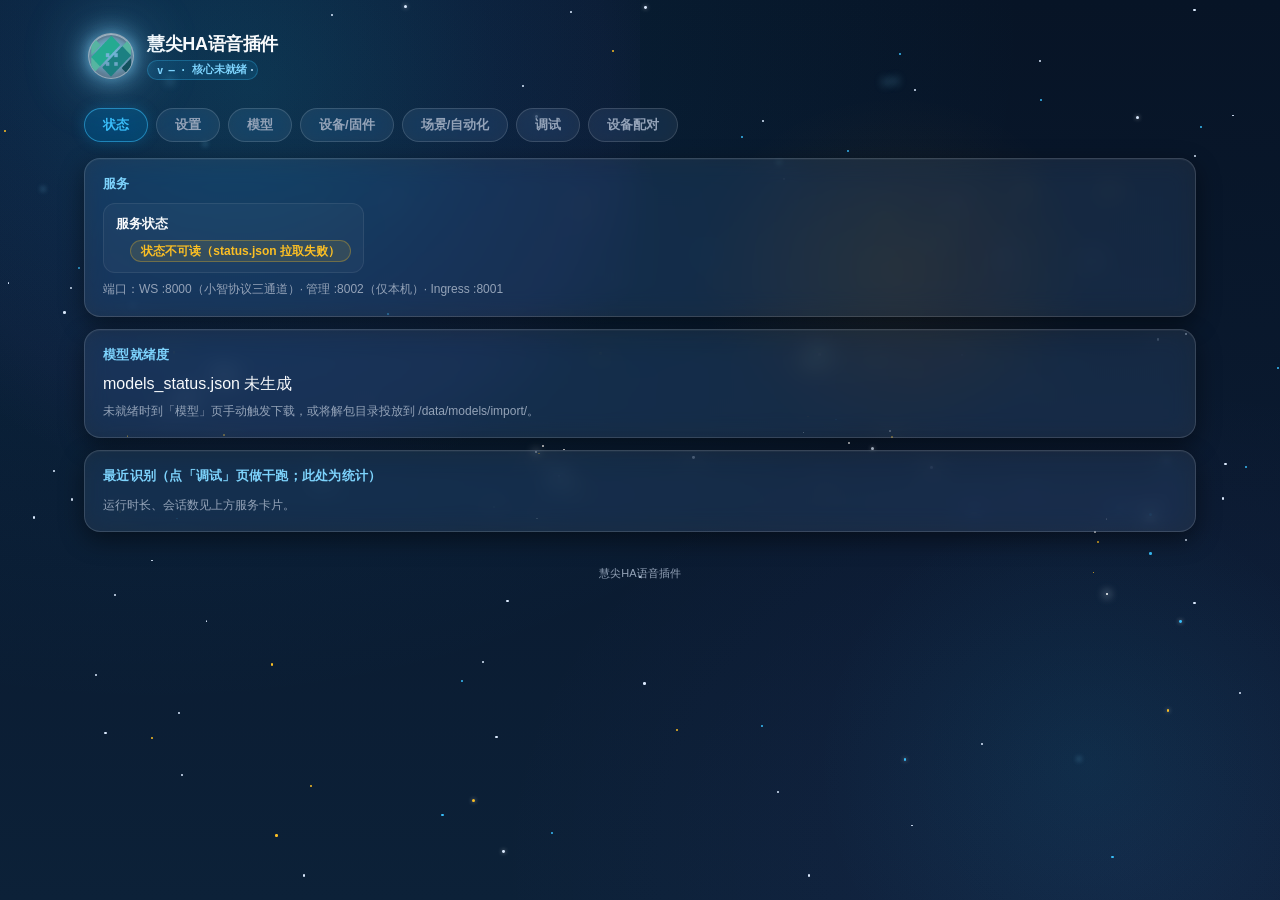
==== huijian_voice/www/index.html @ 2749dd44 "v1.1.29: 固件 v2.1.74（v3 板）同步登记 + 固件清单页日志收口 固件 v2.1.74 登记（板型 gujian-s3-aec-v3）： - bin 与固件仓 release 正文逐" ====
<!DOCTYPE html>
<!--
  慧尖HA语音插件 · 加载项管理页（「星辰大海」设计体系——与 LoRa 网关加载项同源：
  css/huijian.css 令牌与星野层 + js/starsky.js 固定种子星空 + css/voice.css 页面补充层）。
  离线 LAN 可用：全部本地相对路径资源，零 CDN。
  访问路径：HA 侧边栏 Ingress（Supervisor 代理，源 IP 在白名单内）或宿主 :8001。
  数据面全部走同域 /api/（nginx→127.0.0.1:8002 admin），前端零凭据。
  CURRENT_VERSION 与 config.yaml/CHANGELOG 一致性由 tests/test_release_consistency.py 钉桩；
  ?v= cache-bust 与该版本同步 bump（网关 v1.7.1 同款教训：不硬刷拿不到新 UI）。
-->
<html lang="zh-CN">
<head>
<meta charset="utf-8">
<meta name="viewport" content="width=device-width, initial-scale=1">
<!-- 定案②：主底色四处同步 #071426（ea92e36c 方案A「深蓝夜空」，母本 98ebc5b v1.4.15）；
     v1.0.42 的 #1d1750「过紫」与更早 #030712「过黑」均已作废，勿回潮 -->
<meta name="theme-color" content="#071426">
<title>慧尖HA语音插件</title>
<link rel="stylesheet" href="css/huijian.css?v=1.1.29">
<link rel="stylesheet" href="css/voice.css?v=1.1.29">
</head>
<body>
<!-- 「星辰大海」背景层（与网关加载项同一设计标准/同一固定种子＝同一片天）：
     z0 固定星空（氛围底/三团星云/星点/行星群由 css + starsky.js 生成，流星 7 颗），
     内容层 .page z1 悬浮玻璃。aria-hidden：纯装饰，不进辅助技术。 -->
<div class="star-bg" aria-hidden="true">
  <div class="nebula"></div>
  <div class="nebula3"></div>
  <div class="stars-far" id="starsFar"></div>
  <div class="stars-near" id="starsNear"></div>
  <div class="stars-cluster" id="clusters"></div>
  <div class="planets" id="planets"></div>
  <span class="meteor meteor-1"></span><span class="meteor meteor-2 m-blue"></span><span class="meteor meteor-3"></span><span class="meteor meteor-4 m-amber"></span><span class="meteor meteor-5 m-blue"></span><span class="meteor meteor-6"></span><span class="meteor meteor-7"></span>
</div>
<div class="page">
<header class="header">
  <div class="brand">
    <span class="brand-logo"><img src="img/logo.png" alt="慧尖 logo"></span>
    <div class="brand-text">
      <h1>慧尖HA语音插件</h1>
      <span class="ver">v<span id="ver">–</span> · <span id="haver">检测中</span></span>
    </div>
  </div>
</header>
<nav class="hj-nav">
  <button data-tab="status" class="on">状态</button>
  <button data-tab="settings">设置</button>
  <button data-tab="models">模型</button>
  <button data-tab="ota">设备/固件</button>
  <button data-tab="scenes">场景/自动化</button>
  <button data-tab="debug">调试</button>
  <button data-tab="pair">设备配对</button>
</nav>
<main>

<!-- ══ 状态 ══ -->
<section id="tab-status" class="on">
  <div class="card"><h3>服务</h3>
    <div class="grid" id="statusGrid">
      <div class="stat-row"><span class="stat-label">服务</span><span class="stat-val"><span class="pill warn">加载中…</span></span></div>
    </div>
    <div class="hint">端口：WS :8000（小智协议三通道）· 管理 :8002（仅本机）· Ingress :8001</div>
  </div>
  <div class="card"><h3>模型就绪度</h3><div id="modelPills" class="grid">–</div>
    <div class="hint">未就绪时到「模型」页手动触发下载，或将解包目录投放到 /data/models/import/。</div>
  </div>
  <div class="card"><h3>最近识别（点「调试」页做干跑；此处为统计）</h3>
    <div class="hint" id="rtip">运行时长、会话数见上方服务卡片。</div>
  </div>
</section>

<!-- ══ 设置 ══ -->
<section id="tab-settings">
  <div class="card"><h3>语音识别（STT）</h3>
    <div class="hj-row">
      <div><label class="hj-field">引擎</label>
        <select id="stt_provider">
          <option value="local_paraformer">本地 · 离线识别（默认，模型可选见下）</option>
          <option value="cloud">云端 · OpenAI 兼容 /audio/transcriptions</option>
        </select></div>
      <div id="sttLocalBox"><label class="hj-field">本地模型（离线引擎切换）</label>
        <select id="stt_local_model">
          <option value="sensevoice">SenseVoice-Small · 中英粤（默认，整句离线识别）</option>
          <option value="paraformer">Paraformer · 中英双语流式（逐字出字，纯中文场景对比档）</option>
          <option value="firered_ctc">FireRedASR2-CTC · 中英+20多种方言（离线整句，实测对比档，包 776MB）</option>
        </select></div>
    </div>
    <div id="sttCloudBox" style="display:none">
      <div class="hj-row"><div style="flex:1 1 100%"><label class="hj-field">平台预设（选完只需粘贴 API Key）</label><select id="stt_preset"></select></div></div>
      <div id="stt_preset_hint" class="hint" style="display:none"></div>
      <div class="hj-row">
        <div><label class="hj-field">Base URL</label><input id="stt_cloud_base" placeholder="https://api.example.com/v1"></div>
        <div><label class="hj-field">模型名</label><input id="stt_cloud_model" placeholder="whisper-1"></div>
      </div>
      <label class="hj-field">API Key（显示为 **** 即未变更；输入新值才覆盖）</label><input id="stt_cloud_key" type="password">
    </div>
    <div class="hint">默认引擎本地优先；云端失败自动回落本地（日志可见）。本地模型切换保存后自动生效（未装的模型自动下载，约 1 分钟内换绑，进行中的会话不受影响；进度见「模型」页）。</div>
  </div>

  <div class="card"><h3>语音合成（TTS）</h3>
    <div class="hj-row">
      <div><label class="hj-field">引擎</label>
        <select id="tts_provider">
          <option value="local_kokoro">本地 · Kokoro 多语（离线可用，音色可选）</option>
          <option value="local_matcha">本地 · Matcha 中英（单女声，最快档，离线可用）</option>
          <option value="local_melo">本地 · MeloTTS 中英（单女声，默认，离线可用）</option>
          <option value="cloud">云端 · OpenAI 兼容 /audio/speech</option>
        </select></div>
      <div><label class="hj-field">音色（本地）</label><select id="tts_sid"></select>
        <span class="hint" id="tts_single_hint" style="display:none"></span></div>
      <div style="flex:0 1 140px"><label class="hj-field">语速 0.6–2.0</label><input id="tts_speed" type="number" step="0.05" min="0.6" max="2"></div>
    </div>
    <div class="hj-row" style="align-items:flex-end" id="tv_row">
      <div style="flex:1 1 240px"><label class="hj-field">自定义音色上传（单路 .bin，尺寸自动校验；v1.1 RAW 音色库直接可用）</label><input id="tv_file" type="file" accept=".bin"></div>
      <div style="flex:0 0 auto"><button type="button" class="act gray" id="tv_upload">上传</button></div>
      <div style="flex:0 0 auto"><button type="button" class="act gray" id="tv_scan">重扫生效</button></div>
      <div style="flex:1 1 100%"><span class="hint" id="tv_panel"></span></div>
    </div>
    <div id="ttsCloudBox" style="display:none">
      <div class="hj-row"><div style="flex:1 1 100%"><label class="hj-field">平台预设（选完只需粘贴 API Key）</label><select id="tts_preset"></select></div></div>
      <div id="tts_preset_hint" class="hint" style="display:none"></div>
      <div class="hj-row">
        <div><label class="hj-field">Base URL</label><input id="tts_cloud_base"></div>
        <div><label class="hj-field">模型名</label><input id="tts_cloud_model" placeholder="tts-1"></div>
        <div><label class="hj-field">音色名</label><input id="tts_cloud_voice" placeholder="可选（如 anna；留空=平台默认嗓）"></div>
      </div>
      <div class="hint">音色归属：本地=本页所选音色；云=云端+此音色名（留空用平台默认，部分平台默认是英文男声）；云失败回落本地时用**本地默认音色 sid28（zf_044 女声）**（会换嗓，日志逐句点名引擎）</div>
      <label class="hj-field">API Key</label><input id="tts_cloud_key" type="password">
    </div>
  </div>

  <div class="card"><h3>理解与执行（NLU）</h3>
    <div class="hj-row">
      <div><label><input id="nlu_enabled" type="checkbox" style="width:auto"> 启用本地理解（正则+分类器+查询族+场景/自动化本地承接；关掉后只剩大模型兜底）</label></div>
      <div><label><input id="nlu_textcnn" type="checkbox" style="width:auto"> 启用 TextCNN 意图分类（T1）</label></div>
      <div><label><input id="nlu_query" type="checkbox" style="width:auto"> 启用本地查询（时间/温度/状态）</label></div>
    </div>
    <div id="nluOffWarn" class="hint" style="display:none;color:#c0392b">
      ⚠ 本地理解已关闭：语音场景触发词、场景/自动化本地建・改・删、本地查询、音乐带全部停止工作，
      所有话都改由大模型处理；大模型也没启用时，助手只会回一句固定兜底。
    </div>
    <div class="hj-row">
      <div><label><input id="nlu_creation" type="checkbox" style="width:auto"> 场景/自动化本地承接（说「当我说X就Y」零大模型可用；关掉后只能靠大模型创建）</label></div>
    </div>
    <div class="hj-row">
      <div><label><input id="dlg_context" type="checkbox" style="width:auto"> 上下文继承（"把它打开"跟随上一轮目标）</label></div>
      <div><label><input id="dlg_chain" type="checkbox" style="width:auto"> 复合句链发（"开灯再关窗帘"分步执行）</label></div>
      <div><label><input id="dlg_confirm" type="checkbox" style="width:auto"> 风险确认（解锁/删场景先问再办）</label></div>
    </div>
    <label class="hj-field">自定义纠错词条（JSON，一行一组；在内置 61 条之上叠加）</label>
    <textarea id="nlu_corr" placeholder='{"西顶灯": "吸顶灯"}'></textarea>
    <label class="hj-field">卫星→区域映射（JSON；"开灯"类无目标句落在说话卫星所在区域。例：{"192.168.1.31": "卧室"}）</label>
    <textarea id="sat_areas" placeholder='{"192.168.1.31": "卧室"}'></textarea>
  </div>

  <div class="card"><h3>音乐（语音点歌 · 过渡带）</h3>
    <div class="hj-row" style="align-items:flex-end">
      <div style="flex:1 1 240px"><label class="hj-field">播放端点（自动取自 HA 的 media_player 实体列表；需先安装 Music Assistant 加载项并把本地曲库/电台挂进它，由其托管该播放器；说"播放周杰伦/暂停/下一首/停止播放/现在放的是什么歌"即达。留空=点歌只回配置指引，不抢闲聊）</label><select id="music_player"></select></div>
      <div style="flex:0 0 auto"><button type="button" class="act gray" id="mp_refresh">刷新列表</button></div>
      <div style="flex:1 1 100%"><span class="hint" id="mp_panel"></span></div>
    </div>
    <div class="hj-row"><div style="flex:1 1 100%"><label class="hj-field">区域→播放端点映射（"在客厅放音乐/用卧室的音箱播放周杰伦"按此选端点，未映射区域自动回退默认端点并如实播报。区域名可用 HA 区域联想，也可手填）</label>
      <div id="music_areas_box"></div>
      <button type="button" class="act gray" id="ma_add" style="margin-top:6px">＋ 添加区域映射</button></div></div>
    <datalist id="mp_areas_dl"></datalist>
    <div class="hj-row"><div><label><input id="music_wait" type="checkbox" style="width:auto"> 点歌后提示"可能要等一小会儿"（慧尖卫星整曲下载形态的首音预期管理；第三方秒开音箱可关）</label></div></div>
  </div>

  <div class="card"><h3>大模型兜底（LLM，默认关闭）</h3>
    <div class="hj-row">
      <div><label><input id="llm_enabled" type="checkbox" style="width:auto"> 启用（只做兜底：本地理解命中就不经过大模型；场景/自动化本地句无需大模型）</label></div>
      <div><label><input id="llm_stream" type="checkbox" style="width:auto"> 流式回答（SSE 逐句播报；平台不支持自动整包回退）</label></div>
    </div>
    <div class="hj-row">
      <div><label><input id="llm_scene_write" type="checkbox" style="width:auto"> 允许大模型创建/删除语音场景（本地句零大模型已覆盖，默认开）</label></div>
      <div><label><input id="llm_auto_write" type="checkbox" style="width:auto"> 允许大模型创建/修改/删除语音自动化（默认关，建议留给本地句式）</label></div>
    </div>
    <div class="hj-row"><div style="flex:1 1 100%"><label class="hj-field">平台预设（选完只需粘贴 API Key）</label><select id="llm_preset"></select></div></div>
    <div id="llm_preset_hint" class="hint" style="display:none"></div>
    <div class="hj-row">
      <div><label class="hj-field">Base URL（OpenAI 兼容）</label><input id="llm_base" placeholder="https://…/v1"></div>
      <div><label class="hj-field">模型</label><input id="llm_model" placeholder="qwen-plus / gpt-4o-mini …"></div>
      <div><label class="hj-field">API Key</label><input id="llm_key" type="password"></div>
    </div>
    <div class="hint">启用后可通过受控工具面下发设备指令（场景/自动化写默认禁）。</div>
  </div>

  <div class="card"><h3>安全与省电</h3>
    <div class="hj-row">
      <div><label><input id="req_token" type="checkbox" style="width:auto"> 设备连接强制校验 token（默认关=局域网免配直连）</label></div>
      <div style="flex:0 1 180px"><label class="hj-field">空闲 N 分钟卸载模型（0=常驻）</label><input id="unload" type="number" min="0"></div>
    </div>
    <label class="hj-field">兜底话术（未理解时播报）</label><input id="fallback">
    <div class="hint" style="margin-top:10px">
      <button class="act" id="saveBtn">保存设置</button>
      <span id="saveMsg" class="mut"></span>
    </div>
  </div>
</section>

<!-- ══ 模型 ══ -->
<section id="tab-models">
  <div class="card"><h3>模型包</h3>
    <table id="modelTable"><thead><tr><th>模型</th><th>状态</th><th>大小/进度</th><th></th></tr></thead><tbody></tbody></table>
    <div class="hint">下载中断可直接点重试（断点校验 sha256）。手动投放：把<b>解包后</b>的模型目录放到
      加载项 /data/models/import/&lt;顶层目录名&gt;/（如 sherpa-onnx-streaming-paraformer-bilingual-zh-en/），重启即可识别，零网络。</div>
  </div>
  <div class="card"><h3>热操作</h3>
    <button class="act gray" id="reloadBtn">释放/重载模型（改配置后想立即生效可点）</button>
    <span id="reloadMsg" class="mut"></span>
  </div>
</section>

<!-- ══ 设备/固件（OTA 方案 Phase 2：台账+固件仓+近场链接兜底，2026-09-23）══ -->
<section id="tab-ota">
  <div class="card"><h3>卫星台账</h3>
    <table id="otaDevTable"><thead><tr><th>设备</th><th>区域</th><th>在线</th><th>固件版本</th><th></th><th>连续对话</th><th></th></tr></thead><tbody></tbody></table>
    <div id="otaDevNote" class="hint"></div>
    <div class="hint">版本由设备入驻（小程序配网/CMD20）时自动上报；HA 重启后等设备重报，「未上报」属正常态。
      「远程可用」徽标=该设备已暴露 OTA 接收口（固件 ≥v2.1.36 起支持）；现网固件为「近场链接」形态。</div>
  </div>
  <div class="card"><h3>固件仓 <span id="fwLatest" class="mut"></span></h3>
    <table id="fwTable"><thead><tr><th>版本</th><th>来源</th><th>在盘</th><th>大小/哈希</th><th></th></tr></thead><tbody></tbody></table>
    <div id="fwHint" class="hint"></div>
  </div>
  <div class="card"><h3>发放结果</h3>
    <div id="otaOut" class="hint">点设备行「发放」生成一次性近场下发链接（10 分钟、单次消费），复制到小程序代发；设备支持远程后此按钮自动变「远程下发」。</div>
  </div>
</section>

<!-- ══ 场景（语音场景与自动化·独立页）══ -->
<section id="tab-scenes">
  <div class="card"><h3>语音场景（来自慧尖 AI 集成）</h3>
    <div id="sceneList" class="hint">–</div>
    <div id="sceneMsg" class="hint"></div>
    <button class="act gray" id="sceneBtn">刷新</button>
    <div class="hint">说「当我说晚安，就关闭客厅灯」创建；测试/改名/删除在下方操作列，改动作说「把场景晚安改成……」。</div>
  </div>
  <div class="card"><h3>自动化（语音创建 + HA 核心，双引擎合并）</h3>
    <table><thead><tr><th>触发条件 / 别名</th><th>状态</th><th>最近触发</th><th>执行动作 / 说明</th><th>操作</th></tr></thead><tbody id="autoBody"></tbody></table>
    <div id="autoMsg" class="hint"></div>
    <button class="act gray" id="autoBtn">刷新</button>
    <div class="hint">「语音引擎」= 说「当客厅温度超过28度就打开空调」这类话创建的自动化（测试/删除/改阈值就在操作列）；「无实体」多为 YAML 定义未重载。</div>
  </div>
  <div class="card"><details class="help-collapse">
    <summary>场景和自动化怎么使用 <span class="mut">（点此展开 / 收起）</span></summary>
    <div class="hint" style="line-height:2.0">
      <b>① 语音场景——一句话当开关</b>：对语音助手说「<b>当我说晚安，就关闭客厅灯</b>」；
      创建成功后，任何时候说「晚安」就执行。一条场景最多带 3 个动作：
      「当我说我回来了，就打开玄关灯并打开客厅窗帘」；
      动作直接连着说也行（不用带"并/然后"）：「…就打开玄关灯关闭客厅窗帘」。<br>
      <b>② 语音自动化——条件到了自动执行</b>，三种条件：<br>
      　数值阈值：「当客厅温度超过28度，就打开空调」（也认中文数字与小数：「超过二十六点五度」）<br>
      　人体感应：「当书房检测到有人，就开灯」「客厅没人就把灯关了」<br>
      　每日定时：「每天早上7点帮我打开客厅窗帘」「每天晚上10点半关闭卧室灯」<br>
      <b>③ 即刻生效</b>：创建成功的播报里会复述触发词和条件，说完马上就能用，无需刷新。<br>
      <b>④ 只保存听得懂的</b>：句子里任一动作不明确，会当场取消并示范正确说法——
      不会保存半知半解的设置。撤销：场景说「删除场景晚安」，自动化说「删除自动化1」；说了「有哪些自动化」
      之后紧接一句「删第2条」即删清单第 2 项；也可用上方操作列删除。<br>
      <b>⑤ 可创建的动作范围</b>：设备开关、窗帘/窗户开合、亮度/色温/风量/开合度调节、
      空调与风扇模式（睡眠/节能/舒适/静音/强力/标准等）。<br>
      <b>⑥ 改与测，全在本页</b>：场景——操作列可<b>测试执行</b>、<b>改名</b>、<b>删除</b>，
      换动作说「把场景晚安改成关闭所有灯」；自动化——操作列可<b>测试执行</b>、<b>删除</b>、
      数值条件<b>改阈值</b>；要改触发条件本身，删掉再说一句新的（语音/web 均可）。
    </div>
    </details>
  </div>
</section>

<!-- ══ 调试 ══ -->
<section id="tab-debug">
  <div class="card"><h3>NLU 理解漏斗（v1.0.63 · 本进程累计，重启清零）</h3>
    <div id="funnelBox" class="hint">点「刷新」拉取 /api/telemetry。兜底/LLM 档占比偏高＝语料缺口信号（回流语料在 nlu_mining.jsonl，只存本机）。</div>
    <div class="hj-row"><div style="flex:0 1 120px"><button class="act" id="funnelBtn">刷新</button></div>
      <div id="funnelMeta" class="hint" style="flex:1"></div></div>
  </div>
  <div class="card"><h3>一句话理解（干跑不执行；勾选后可真执行）</h3>
    <div class="hj-row">
      <div style="flex:3"><label class="hj-field">输入语句</label><input id="dbgText" placeholder="打开客厅的灯"></div>
      <div style="flex:0 1 150px"><label><input id="dbgExec" type="checkbox" style="width:auto"> 真执行</label></div>
      <div style="flex:0 1 120px"><button class="act" id="dbgBtn">测试</button></div>
    </div>
    <pre id="dbgOut" class="hj-term">—</pre>
  </div>
  <div class="card"><h3>TTS 试听</h3>
    <div class="hj-row">
      <div style="flex:3"><input id="ttsText" value="好的，客厅的灯打开了。" placeholder="要合成的句子"></div>
      <div style="flex:0 1 120px"><button class="act" id="ttsBtn">合成</button></div>
    </div>
    <div id="ttsPlayer" style="margin-top:8px"></div>
  </div>
</section>

<!-- ══ 配对 ══ -->
<section id="tab-pair">
  <div class="card"><h3>设备端点（填到固件/小程序的同名三项）</h3>
    <table><tbody id="epTable"></tbody></table>
    <div class="hint">token 仅在本页与 /api/endpoints 出现（管理面白名单来源限定）。若开启了强制校验，
      设备上的地址必须是<b>整串带 token</b> 复制。</div>
    <p style="margin-top:10px">
      <button class="act red" id="regenBtn">重置 token</button>
      <span class="mut"> 重置后所有设备需重新配对。</span>
    </p>
  </div>
  <div class="card"><h3>huijian_ai 集成</h3>
    <div id="intBox" class="hint">状态由加载项启动日志与 HA 集成页对照：安装/升级后需重启 HA Core 首次加载。</div>
    <div class="hint">固件端（matter-broker 卫星）与小程序把「服务器地址」指向 <code>ws://&lt;本机IP&gt;:8000/xiaozhi/v1/…</code> 即可；局域网免 token 模式下无需粘贴 token。</div>
  </div>
</section>

</main>
<footer class="footer"><p>慧尖HA语音插件 <span id="footerVer"></span></p></footer>
</div><!-- /.page -->
<div id="toast"></div>

<script>
"use strict";
const CURRENT_VERSION = "1.1.29";           // 与 config.yaml 一致（钉桩测试）；?v= cache-bust 与本行同步 bump
// 音色表 = kokoro-multi-lang-v1_1 官方 103 sid 全表（k2-fsa docs sid 表实证；
// 标注=对用户上传试听样本的 CAM++ 声纹溯源榜：v1_1 不含晓晓/云扬，
// sid18=zf_026 女声最似晓晓(0.454 全场最近)，sid81=zm_055 最似云扬）
const VOICES = [
  [0,"af_maple（英文）"],[1,"af_sol（英文）"],[2,"bf_vale（英文）"],[3,"zf_001 · 女声"],
  [4,"zf_002 · 女声"],[5,"zf_003 · 女声"],[6,"zf_004 · 女声"],[7,"zf_005 · 女声"],
  [8,"zf_006 · 女声"],[9,"zf_007 · 女声"],[10,"zf_008 · 女声"],[11,"zf_017 · 女声"],
  [12,"zf_018 · 女声"],[13,"zf_019 · 女声"],[14,"zf_021 · 女声"],[15,"zf_022 · 女声"],
  [16,"zf_023 · 女声"],[17,"zf_024 · 女声"],[18,"zf_026 · 女声（最似晓晓）"],[19,"zf_027 · 女声"],
  [20,"zf_028 · 女声"],[21,"zf_032 · 女声"],[22,"zf_036 · 女声"],[23,"zf_038 · 女声"],
  [24,"zf_039 · 女声"],[25,"zf_040 · 女声"],[26,"zf_042 · 女声"],[27,"zf_043 · 女声"],
  [28,"zf_044 · 女声（默认）"],[29,"zf_046 · 女声"],[30,"zf_047 · 女声"],[31,"zf_048 · 女声"],
  [32,"zf_049 · 女声"],[33,"zf_051 · 女声"],[34,"zf_059 · 女声"],[35,"zf_060 · 女声"],
  [36,"zf_067 · 女声"],[37,"zf_070 · 女声"],[38,"zf_071 · 女声"],[39,"zf_072 · 女声"],
  [40,"zf_073 · 女声"],[41,"zf_074 · 女声"],[42,"zf_075 · 女声"],[43,"zf_076 · 女声"],
  [44,"zf_077 · 女声"],[45,"zf_078 · 女声"],[46,"zf_079 · 女声"],[47,"zf_083 · 女声"],
  [48,"zf_084 · 女声"],[49,"zf_085 · 女声"],[50,"zf_086 · 女声"],[51,"zf_087 · 女声"],
  [52,"zf_088 · 女声"],[53,"zf_090 · 女声"],[54,"zf_092 · 女声"],[55,"zf_093 · 女声"],
  [56,"zf_094 · 女声"],[57,"zf_099 · 女声"],[58,"zm_009 · 男声"],[59,"zm_010 · 男声"],
  [60,"zm_011 · 男声"],[61,"zm_012 · 男声"],[62,"zm_013 · 男声"],[63,"zm_014 · 男声"],
  [64,"zm_015 · 男声"],[65,"zm_016 · 男声"],[66,"zm_020 · 男声"],[67,"zm_025 · 男声"],
  [68,"zm_029 · 男声"],[69,"zm_030 · 男声"],[70,"zm_031 · 男声"],[71,"zm_033 · 男声"],
  [72,"zm_034 · 男声"],[73,"zm_035 · 男声"],[74,"zm_037 · 男声"],[75,"zm_041 · 男声"],
  [76,"zm_045 · 男声"],[77,"zm_050 · 男声"],[78,"zm_052 · 男声"],[79,"zm_053 · 男声"],
  [80,"zm_054 · 男声"],[81,"zm_055 · 男声（最似云扬）"],[82,"zm_056 · 男声"],[83,"zm_057 · 男声"],
  [84,"zm_058 · 男声"],[85,"zm_061 · 男声"],[86,"zm_062 · 男声"],[87,"zm_063 · 男声"],
  [88,"zm_064 · 男声"],[89,"zm_065 · 男声"],[90,"zm_066 · 男声"],[91,"zm_068 · 男声"],
  [92,"zm_069 · 男声"],[93,"zm_080 · 男声"],[94,"zm_081 · 男声"],[95,"zm_082 · 男声"],
  [96,"zm_089 · 男声"],[97,"zm_091 · 男声"],[98,"zm_095 · 男声"],[99,"zm_096 · 男声"],
  [100,"zm_097 · 男声"],[101,"zm_098 · 男声"],[102,"zm_100 · 男声"]
];
/* 音色表随引擎档重建（2026-09-22）——每档只列该引擎**真有**的嗓：
   Matcha/Melo 台架实测 num_speakers=1 且包内无 voices.bin（自定义音色的追加
   载体在 Kokoro 包里），故各只有 1 项；云档实际发声=失败回落本地固定嗓，
   tts.sid 在云档完全不参与（core/tts.py:1323），故只列该固定嗓。 */
const KOKORO_DEFAULT_SID = 28;   // = 后端 _DEFAULT_SID（core/tts.py:183，zf_044）
const VOICE_TABLES = {
  local_kokoro: VOICES,
  local_matcha: [[0, "内置女声（Matcha zh-en · 该档唯一）"]],
  local_melo:   [[0, "内置女声（MeloTTS zh-en · 该档唯一）"]],
  cloud:        [[KOKORO_DEFAULT_SID, "云失败回落嗓：Kokoro zf_044 女声（固定，不可选）"]],
};
const VOICE_HINTS = {
  local_matcha: "本档为引擎内置单女声（唯一音色，不可更换）；自定义音色仅 Kokoro 档可用。",
  local_melo:   "本档为引擎内置单女声（唯一音色，不可更换）；自定义音色仅 Kokoro 档可用。",
  cloud:        "云档音色以「音色名」为准；本表仅为云失败/钉扎回落时的固定本地嗓，不可选。",
};
const TTS_SID_OWNER = "local_kokoro";   // tts.sid 的写权只属 Kokoro 档：单音色/云档保存时不提交
let _kokoroSid = null;                  // Kokoro 档记住的选择（切档再切回不丢，含自定义音色主名）
const MODEL_NAMES = {asr_sensevoice_small:"STT · SenseVoice-Small 中英粤", asr_paraformer_bilingual:"STT · Paraformer 中英双语流式", asr_firered_ctc:"STT · FireRedASR2-CTC 中英+方言", tts_kokoro_multilang:"TTS · Kokoro 多语包"};
const $ = s => document.querySelector(s);
/* Ingress 适配（网关同款实证）：页面挂在 /api/hassio_ingress/<token>/ 下，
   根绝对路径 fetch 会打到 HA Core。由 location.pathname 推导前缀；
   直连 :8001（pathname="/"或"/index.html"）时退化为 "/"，同样正确。 */
const INGRESS_BASE = window.location.pathname.replace(/\/[^/]*$/, '/');
const U = p => INGRESS_BASE + String(p).replace(/^\//, '');
const toast = m => { const t=$("#toast"); t.textContent=m; t.classList.add("show"); setTimeout(()=>t.classList.remove("show"),2600); };
async function api(path, opt) {
  const r = await fetch(U(path), opt);
  const j = await r.json().catch(()=>({message:"响应解析失败"}));
  if (!r.ok) throw new Error(j.message || ("HTTP "+r.status));
  return j;
}
const post = (p,b) => api(p,{method:"POST",headers:{"Content-Type":"application/json"},body:JSON.stringify(b||{})});
let _sc = [], _au = [];      // 场景/页与自动化页的行数据缓存（操作列按下标取行）
// v1.0.40：模块级转义器（此前只有函数内局部 esc，导致 pill/statRow/错误文案漏转义）
const esc0 = s => String(s??"").replace(/[&<>"]/g, c=>({"&":"&amp;","<":"&lt;",">":"&gt;",'"':"&quot;"}[c]));
function pill(txt, cls){ return `<span class="pill ${esc0(cls)}">${esc0(txt)}</span>`; }
function statRow(label, valHtml){ return `<div class="stat-row"><span class="stat-label">${esc0(label)}</span><span class="stat-val">${valHtml}</span></div>`; }
function fmtBytes(n){ if(!n) return "–"; const u=["B","KB","MB","GB"]; let i=0; while(n>=1024&&i<3){n/=1024;i++;} return n.toFixed(i?1:0)+u[i]; }

/* ── tabs ── */
document.querySelectorAll("nav button").forEach(b=>b.onclick=()=>{
  document.querySelectorAll("nav button").forEach(x=>x.classList.remove("on"));
  document.querySelectorAll("main section").forEach(x=>x.classList.remove("on"));
  b.classList.add("on"); $("#tab-"+b.dataset.tab).classList.add("on");
  if(b.dataset.tab==="settings") loadSettings();
  if(b.dataset.tab==="models") loadModels();
  if(b.dataset.tab==="pair") loadEndpoints();
  if(b.dataset.tab==="scenes"){ loadScenes(); loadAutomations(); }
  if(b.dataset.tab==="ota") loadOta();
});

/* ── 状态 ── */
/* v1.0.42（F7）：status.json 是核心心跳写出的静态文件（nginx 直出）——核心进程
   死掉后文件冻结，页面会永远显示"正常"。纯客户端时效判据：连续 ≥3 次轮询
   （4s×3≈12s）拿到同一个 ts 即认定状态停更；不用本地时钟与 ts 作差（无时钟
   假设），只比较 ts 是否推进。 */
let _stTs = null, _stSame = 0, _stBusy = false;
async function refreshStatus(){ if (_stBusy) return; _stBusy = true;   // v1.1.27：在飞闩——慢响应下旧形态多轮并发互踩冻结计数/DOM（释放见函数末 finally）
  try {
    const st = await api("/status.json", {});
    const _ts = (st && st.ts != null) ? st.ts : null;
    _stSame = (_ts !== null && _ts === _stTs) ? _stSame + 1 : 0;
    _stTs = _ts;
    const frozen = _stSame >= 3;   // ts 停更（核心可能已退出），会话数一并按陈旧处理
    $("#ver").textContent = st.version || CURRENT_VERSION;
    $("#footerVer").textContent = "v" + (st.version || CURRENT_VERSION);
    $("#haver").textContent = (st.version===CURRENT_VERSION) ? "核心正常" : "前端/核心版本不一致";
    const up = st.uptime_s>=0 ? (st.uptime_s>86400 ? (st.uptime_s/86400).toFixed(1)+" 天" : Math.floor(st.uptime_s/3600)+" 时 "+ (st.uptime_s%3600/60|0)+" 分") : "–";
    $("#statusGrid").innerHTML = [
      statRow("服务运行", frozen ? pill("状态停更（核心可能已退出）","warn")
                                 : `<span class="pill ok">正常 ${up}</span>`),
      statRow("HA 桥接", st.ha_bridge?pill("在线","ok")
        :pill("不可达","bad")+(st.ha_error?`<span class="hint" style="margin-left:8px">${esc0(String(st.ha_error).slice(0,60))}</span>`:"")),
      statRow("STT 引擎", st.stt_loaded?pill("已加载 · "+(st.stt_kind==="paraformer"?"Paraformer 流式":st.stt_kind==="sensevoice"?"SenseVoice":st.stt_kind==="firered_ctc"?"FireRedASR2-CTC":(st.stt_kind||"本地")),"ok"):pill("未就绪","warn")),
      statRow("TTS 引擎", st.tts_loaded?pill("已加载","ok"):pill("未就绪","warn")),
      statRow("意图分类", st.textcnn?pill("可用","ok"):pill("缺资产","warn")),
      statRow("本地理解", st.nlu_enabled!==false?pill("已启用","ok")
        :pill("已关闭（只剩大模型）","bad")),
      statRow("LLM 兜底", st.llm_enabled?pill("已启用","ok"):pill("关闭","warn")),
      statRow("活动会话", `<span class="pill ${(st.sessions>0&&!frozen)?'ok':'warn'}">${st.sessions}${frozen?" · 停更":""}</span>`),
    ].join("");
  } catch(e) { _stTs = null; _stSame = 0;   // 拉不到文件=另一条真实失败路径，重新起算
              $("#haver").textContent = "核心未就绪"; $("#statusGrid").innerHTML = statRow("服务状态", '<span class="pill warn">状态不可读（status.json 拉取失败）</span>'); }   // v1.1.27：拉不到即置灰，旧形态留着上一轮绿字「正常」继续骗人
  try {
    const ms = await api("/models_status.json", {});
    // v1.0.35 修复三连：①事实文件外壳是 {updated, models}（model_store 双写者
    // 协议），此前直接 entries(外壳) 把 updated/models 渲染成两行红问号，真实
    // 模型状态永远不可见；②内层字段是 state/pct/detail，旧代码找 status/
    // progress 全落空；③pending/checking/extracting 被兜底成红色"坏"。
    const mm = (ms && typeof ms === "object" && ms.models && typeof ms.models === "object") ? ms.models : (ms || {});
    $("#modelPills").innerHTML = Object.entries(mm).map(([k,v])=>{
      const o = (v && typeof v === "object") ? v : {state:String(v||"?")};
      // v1.1.20：在盘优先判就绪——台账 state 只有后台 ensure 过才写 ready，
      // 已就绪的模型会一直显示黄色 pending（与 /healthz 的 models 同病，同处方）
      const s = o.ready ? "ready" : (o.state || o.status || "?");
      const cls = (s==="ready"||s==="ok") ? "ok" : (s==="failed" ? "bad" : "warn");
      const pct = (o.pct!=null) ? Math.round(o.pct) : (o.progress!=null ? Math.round(o.progress*100) : null);
      const extra = (pct!=null && s!=="ready" ? ` <span class="mut">${pct}%</span>` : "")
                  + (o.detail ? ` <span class="hint">${esc0(String(o.detail).slice(0,42))}</span>` : "");
      return statRow(MODEL_NAMES[k]||k, pill(s,cls)+extra);
    }).join("") || '<span class="mut">暂无状态</span>';
    if (mm !== ms && ms && ms.updated) {
      $("#modelPills").innerHTML += `<div class="hint" style="grid-column:1/-1">状态更新于 ${new Date(ms.updated*1000).toLocaleTimeString()}</div>`;
    }
  } catch(e){ $("#modelPills").textContent = "models_status.json 未生成"; } finally { _stBusy = false; }
}
setInterval(refreshStatus, 4000); refreshStatus();

/* ── 设置 ── */
/* 平台预设目录（v1.0.8）：只收录标准 OpenAI 兼容端点——选中即填好 Base URL/模型/音色，
   用户只剩粘贴 API Key 一步。讯飞星火/火山豆包/腾讯云/百度云/MiniMax 的语音接口为
   私有协议，本加载项云通道不兼容，故不收录（LLM 档位讯飞/火山是标准兼容，收录）。 */
const PRESETS = {
  stt: [
    {id:"bailian", name:"阿里百炼 · Qwen3-ASR（国内推荐）", base:"https://dashscope.aliyuncs.com/compatible-mode/v1", model:"qwen3-asr-flash", key:"bailian.console.aliyun.com → API-KEY", hint:"模型名如平台调整以百炼文档为准"},
    {id:"siliconflow", name:"硅基流动 · SenseVoice（有免费额度）", base:"https://api.siliconflow.cn/v1", model:"FunAudioLLM/SenseVoiceSmall", key:"cloud.siliconflow.cn → API 密钥"},
    {id:"groq", name:"Groq · Whisper turbo（免费快）", base:"https://api.groq.com/openai/v1", model:"whisper-large-v3-turbo", key:"console.groq.com", hint:"需可直连海外"},
    {id:"openai", name:"OpenAI · Whisper", base:"https://api.openai.com/v1", model:"whisper-1", key:"platform.openai.com"},
    {id:"302ai", name:"302.AI · 聚合代理（国内直连）", base:"https://api.302ai.cn/v1", model:"whisper-1", key:"302.ai"},
  ],
  tts: [
    {id:"siliconflow", name:"硅基流动 · CosyVoice2（中文，推荐）", base:"https://api.siliconflow.cn/v1", model:"FunAudioLLM/CosyVoice2-0.5B", voice:"anna", fmt:"pcm", rate:24000, key:"cloud.siliconflow.cn → API 密钥", hint:"预置音色：男 alex/benjamin/charles/david，女 anna/bella/claire/diana，可改音色名"},
    {id:"openai", name:"OpenAI · TTS", base:"https://api.openai.com/v1", model:"tts-1", voice:"alloy", fmt:"pcm", rate:24000, key:"platform.openai.com", hint:"模型名可换 gpt-4o-mini-tts；音色 alloy/echo/fable 等"},
    {id:"302ai", name:"302.AI · 聚合代理（国内直连）", base:"https://api.302ai.cn/v1", model:"tts-1", voice:"alloy", fmt:"pcm", rate:24000, key:"302.ai"},
  ],
  llm: [
    {id:"deepseek", name:"DeepSeek（性价比高）", base:"https://api.deepseek.com/v1", model:"deepseek-chat", key:"platform.deepseek.com"},
    {id:"bailian", name:"阿里百炼 · 通义千问", base:"https://dashscope.aliyuncs.com/compatible-mode/v1", model:"qwen-plus", key:"bailian.console.aliyun.com → API-KEY"},
    {id:"volc", name:"火山引擎 · 豆包", base:"https://ark.cn-beijing.volces.com/api/v3", model:"doubao-seed-1-6-250615", key:"console.volcengine.com → 火山方舟", hint:"模型名=推理接入点(ep-xxx)或模型 ID，按方舟控制台填"},
    {id:"zhipu", name:"智谱 GLM（glm-4-flash 免费）", base:"https://open.bigmodel.cn/api/paas/v4", model:"glm-4-flash", key:"open.bigmodel.cn"},
    {id:"kimi", name:"Kimi · Moonshot", base:"https://api.moonshot.cn/v1", model:"moonshot-v1-8k", key:"platform.moonshot.cn", hint:"可按控制台切换 kimi 新模型名"},
    {id:"siliconflow", name:"硅基流动", base:"https://api.siliconflow.cn/v1", model:"deepseek-ai/DeepSeek-V3", key:"cloud.siliconflow.cn"},
    {id:"spark", name:"科大讯飞 · 星火", base:"https://spark-api-open.xf-yun.com/v1", model:"4.0Ultra", key:"讯飞开放平台 → Spark 大模型 HTTP", hint:"模型名按控制台（如 generalv3.5 / 4.0Ultra）"},
    {id:"gemini", name:"Google Gemini（免费档）", base:"https://generativelanguage.googleapis.com/v1beta/openai", model:"gemini-2.5-flash", key:"aistudio.google.com", hint:"需可直连海外"},
    {id:"ollama", name:"Ollama · 局域网（免 Key）", base:"http://192.168.1.100:11434/v1", model:"qwen2.5:7b", hint:"把 IP 改成你 Ollama 主机的局域网地址；无需 API Key"},
    {id:"openai", name:"OpenAI", base:"https://api.openai.com/v1", model:"gpt-4o-mini", key:"platform.openai.com"},
  ]
};
let ttsFmt = "", ttsRate = 0;
function wirePresets(){
  ["stt","tts","llm"].forEach(function(kind){
    const sel = $("#"+kind+"_preset"), hint = $("#"+kind+"_preset_hint");
    if (!sel) return; sel.add(new Option("（未选）", ""));   // v1.1.27：占位项（旧形态首项被隐式选中，用户以为已选平台）
    PRESETS[kind].forEach(function(p){ sel.add(new Option(p.name, p.id)); });
    sel.onchange = function(){
      const p = PRESETS[kind].find(function(x){ return x.id===sel.value; });
      if (!p) { hint.style.display="none"; return; }
      if (kind==="stt"){ $("#stt_provider").value="cloud"; $("#stt_cloud_base").value=p.base; $("#stt_cloud_model").value=p.model; }
      else if (kind==="tts"){ $("#tts_provider").value="cloud"; $("#tts_cloud_base").value=p.base; $("#tts_cloud_model").value=p.model; $("#tts_cloud_voice").value=p.voice; ttsFmt=p.fmt||""; ttsRate=p.rate||0; }
      else { $("#llm_base").value=p.base; $("#llm_model").value=p.model; $("#llm_enabled").checked=true; }
      hint.textContent = (p.key ? "Key 申请："+p.key+"。" : "") + (p.hint||"");
      hint.style.display=""; syncBoxes(); toast("预设已填入，粘贴 API Key 后点保存");
    };
  });
}
let S = null;
async function loadSettings(){
  try { S = await api("/api/settings"); } catch(e){ toast("读取设置失败："+e.message); return; }
  _kokoroSid = String(S.tts.sid ?? KOKORO_DEFAULT_SID);   // Kokoro 档的选择；音色表由 syncBoxes() 按引擎重建
  $("#tts_speed").value = S.tts.speed ?? 1.25;
  $("#stt_provider").value = String(S.stt.provider||"").startsWith("cloud") ? "cloud" : "local_paraformer";
  // v1.0.99+ 本地模型切换（stt.local_model：sensevoice|paraformer|firered_ctc）：
  // 未知值按默认档显示（引擎读侧同判据——_primary_kind 非表值一律回落 sensevoice）。
  // 旧写法是 paraformer/其余 的二元三元式：第三档会被显示成默认档（用户以为切了
  // 实际没切，且下一次保存静默改写 settings），故改成员判断。
  const _STT_KINDS = ["sensevoice", "paraformer", "firered_ctc"];
  $("#stt_local_model").value = _STT_KINDS.includes(S.stt.local_model) ? S.stt.local_model : "sensevoice";
  // v1.0.65（TTS 深审 F11）：云档存在两个"正统"拼法（引擎读侧 startswith
  // ("cloud") 双吃：UI 的 "cloud" 与 settings 注释/测试沿用的
  // "cloud_openai_compat"）。旧版严格判等：手改的 cloud_openai_compat 下拉框
  // 显示"本地"而实际跑云，且下一次任意保存把它静默改写成 local_kokoro（云配
  // 置丢失、行为翻转、无警告）。放宽为前缀判等，未知值如实提示不静默。
  $("#tts_provider").value = String(S.tts.provider||"").startsWith("cloud") ? "cloud"
    : ["local_matcha","local_melo"].includes(S.tts.provider) ? S.tts.provider : "local_melo";
  if (S.tts.provider && !["local_kokoro","local_matcha","local_melo","cloud","cloud_openai_compat"].includes(S.tts.provider))
    toast("tts.provider 值 "+S.tts.provider+" 未知，已按默认档 local_melo 显示（与后端回落一致）；保存将写入下拉框选项");
  $("#stt_cloud_base").value = S.stt.cloud?.base_url||""; $("#stt_cloud_model").value = S.stt.cloud?.model||"";
  $("#tts_cloud_base").value = S.tts.cloud?.base_url||""; $("#tts_cloud_voice").value = S.tts.cloud?.voice||"";
  $("#tts_cloud_model").value = S.tts.cloud?.model||""; ttsFmt = S.tts.cloud?.response_format||""; ttsRate = S.tts.cloud?.sample_rate||0;
  $("#stt_cloud_key").value = ""; $("#stt_cloud_key").placeholder = S.stt.cloud?.api_key||"";
  $("#tts_cloud_key").value = ""; $("#tts_cloud_key").placeholder = S.tts.cloud?.api_key||"";
  $("#nlu_enabled").checked = S.nlu.enabled !== false;
  $("#nlu_creation").checked = S.nlu.creation_enabled !== false;
  $("#nlu_textcnn").checked = S.nlu.textcnn_enabled !== false;
  $("#nlu_query").checked = S.nlu.query_local !== false;
  try { $("#nlu_corr").value = JSON.stringify(S.nlu.corrections_extra||{},null,0); } catch(e){}
  $("#dlg_context").checked = S.dialog?.context_enabled !== false;
  $("#dlg_chain").checked = S.dialog?.chain_enabled !== false;
  $("#dlg_confirm").checked = S.dialog?.confirm_risky !== false;
  try { $("#sat_areas").value = JSON.stringify(S.spatial?.satellite_areas||{},null,0); } catch(e){}
  $("#music_wait").checked = S.music?.expect_wait_note !== false;
  seedMusicPanel();   // 先按已存值播种下拉/行编辑器，再异步拉 HA 播放器列表
  $("#llm_enabled").checked = !!S.llm.enabled;
  $("#llm_stream").checked = S.llm.stream !== false;
  $("#llm_scene_write").checked = S.llm.allow_scene_write !== false;
  $("#llm_auto_write").checked = S.llm.allow_automation_write === true;
  $("#llm_base").value = S.llm.base_url||""; $("#llm_model").value = S.llm.model||"";
  $("#llm_key").value = ""; $("#llm_key").placeholder = S.llm.api_key||"";
  $("#req_token").checked = !!S.security.require_token;
  $("#unload").value = S.power?.unload_when_idle_min ?? 0;
  $("#fallback").value = S.dialog?.fallback_text||"";
  syncBoxes(); syncNluWarn();
}
function syncBoxes(){
  $("#sttCloudBox").style.display = $("#stt_provider").value==="cloud"?"":"none";
  $("#sttLocalBox").style.display = $("#stt_provider").value==="cloud"?"none":"";
  $("#ttsCloudBox").style.display = $("#tts_provider").value==="cloud"?"":"none";
  renderVoiceTable();
}
/* 音色表随引擎档重建（2026-09-22）：旧形态是一张 Kokoro 103 项表走天下，
   非 Kokoro 档只盖一句通用提示——下拉里显示的嗓与实际发声的引擎对不上，
   云档还摆着一份根本不生效的可选表（tts.sid 在云档不参与）。现在按档重建，
   并把切档前的 Kokoro 选择留在 _kokoroSid（保存路径见 ttsSidPatch）。 */
const voiceEngine = () => {          // 下拉值 → 生效引擎档（未知 local_* 回落 Kokoro，同后端 _provider()）
  const p = String($("#tts_provider").value);
  if (p.startsWith("cloud")) return "cloud";
  return Object.prototype.hasOwnProperty.call(VOICE_TABLES, p) ? p : "local_melo";
};
function renderVoiceTable(){
  const sel = $("#tts_sid"), eng = voiceEngine(), was = sel.dataset.eng;
  const fixed = eng !== TTS_SID_OWNER;                  // 单音色/云档=不可换嗓
  // 留档只在**离开** Kokoro 档时做：每次渲染都取 DOM 会用陈旧值盖掉设置里刚载入的选择
  if (was === TTS_SID_OWNER && fixed && sel.value) _kokoroSid = sel.value;
  const table = VOICE_TABLES[eng];
  sel.innerHTML = "";
  table.forEach(([v,n])=>sel.add(new Option(n, v)));
  sel.dataset.eng = eng;
  sel.disabled = fixed;
  // 显式选中（不赖"加第一项自动选中"的隐式行为）：单音色/云档=表里唯一那项
  sel.value = String(fixed ? table[0][0] : (_kokoroSid ?? KOKORO_DEFAULT_SID));
  if (!fixed) refreshVoicesPanel();     // 追加自定义音色项（异步；追加后按 _kokoroSid 复选）
  const hint = $("#tts_single_hint");
  hint.textContent = VOICE_HINTS[eng] || "";
  hint.style.display = fixed ? "" : "none";
  $("#tv_row").style.display = fixed ? "none" : "";     // 自定义音色上传只服务 Kokoro
}
$("#stt_provider").onchange=syncBoxes; $("#tts_provider").onchange=syncBoxes;
function syncNluWarn(){ $("#nluOffWarn").style.display = $("#nlu_enabled").checked ? "none" : ""; }
$("#nlu_enabled").onchange = syncNluWarn;
// 关掉本地理解 = 场景触发词/本地建改删/查询族/音乐带一起停（防手滑：保存前显式确认）
function llmReady(){ return $("#llm_enabled").checked && !!$("#llm_base").value.trim(); }
wirePresets();
/* ── 自定义音色（投递口 /data/tts_voices；机制：官方 voices.bin 尾部定长追加，
   sid 自官方音色数起；尺寸权威=面板读数）── */
let _tvmeta = null;
/* tts.sid 的写权只属 Kokoro 档（2026-09-22）：单音色/云档保存时不提交 sid——
   否则"切到 Matcha/Melo 存一次"就会把 Kokoro 档的选择静默改写成该档的表值。 */
function ttsSidPatch(){
  if ($("#tts_provider").value !== TTS_SID_OWNER) return {};
  const v = $("#tts_sid").value;
  if (!v) return {};               // 自定义项异步注入窗口 → 不写，保住已存值
  return {sid: /^-?\d+$/.test(v) ? parseInt(v,10) : v};
}
async function refreshVoicesPanel() {      // 只服务 Kokoro 档（其余档的表由 renderVoiceTable 定死）
  const sid = $("#tts_sid");
  if (sid.dataset.eng !== TTS_SID_OWNER) return;
  [...sid.options].forEach(o => { if (o.dataset.custom) o.remove(); });
  try {
    const v = _tvmeta = await api("/api/tts/voices");
    const bad = (v.preview || []).filter(p => !p.valid);
    (v.preview || []).filter(p => p.valid).forEach(p => {
      const o = new Option(`\u{1F3A4} ${p.name}（自定义 sid${p.sid}）`, p.name);
      o.dataset.custom = "1"; sid.add(o);
    });
    $("#tv_panel").textContent =
      `官方 ${v.official_count} 路 · 单音尺寸 ${v.per_voice_bytes || "?"} B · `
      + `已注入 ${Object.keys(v.injected || {}).length} 路`
      + (bad.length ? ` · ⚠ ${bad.length} 个尺寸不符文件被忽略` : "")
      + ` · 投递目录 ${v.dir}`;
    sid.value = String(_kokoroSid ?? KOKORO_DEFAULT_SID);
    if (sid.selectedIndex < 0) sid.value = String(KOKORO_DEFAULT_SID);   // 自定义项已撤/未注入 → 防把空值存回
    _kokoroSid = sid.value;
  } catch (e) { $("#tv_panel").textContent = "音色面板读数失败：" + e.message; }
}
$("#tv_upload").onclick = async () => {
  const f = $("#tv_file").files[0]; if (!f) { toast("先选择 .bin 文件"); return; }
  const name = f.name.replace(/\.bin$/i, "").trim();
  if (!name) { toast("文件名（去 .bin）即音色主名，不能为空"); return; }
  if (!_tvmeta || !_tvmeta.per_voice_bytes) { toast("官方模型未就绪，无法校验单音尺寸"); return; }
  if (f.size !== _tvmeta.per_voice_bytes) { toast(`尺寸不符：需恰好 ${_tvmeta.per_voice_bytes} B，当前 ${f.size} B`); return; }
  try {
    const r = await fetch(U("/api/tts/voices/upload?name=" + encodeURIComponent(name)), { method: "POST", body: f });
    const j = await r.json().catch(() => ({}));
    if (!r.ok) throw new Error(j.message || ("HTTP " + r.status));
    await post("/api/system/reload_models", {});
    await refreshVoicesPanel();
    _kokoroSid = name;                        // 上传成功即选中新嗓（保存后播报生效）
    $("#tts_sid").value = name;
    toast(`「${name}」已投递并重载`);
  } catch (e) { toast("上传失败：" + e.message); }
};
$("#tv_scan").onclick = async () => {
  try { const r = await post("/api/system/reload_models", {}); toast(r.note || "已重新扫描"); await refreshVoicesPanel(); }
  catch (e) { toast(e.message); }
};
/* ── 音乐播放端点：自动拉 HA 的 media_player 列表供选择（现场 2026-09-14：
   手填 entity_id 拼错 → 点歌永远"端点没有响应"死循环）。区域映射同批从
   JSON 文本升级为行编辑器，序列化形态与旧 settings（{区域: entity}）不变。── */
let _mps = [], _mpAreas = [], _maSeed = {};
function _mpOptions(sel, cur) {
  cur = String(cur || "");
  sel.innerHTML = "";
  sel.add(new Option("（不指定 = 点歌只回配置指引）", ""));
  _mps.forEach(p => sel.add(new Option(
    (p.state === "unavailable" ? "⚠ " : "") + `${p.name} · ${p.entity_id}`, p.entity_id)));
  if (cur && !_mps.some(p => p.entity_id === cur))
    sel.add(new Option(`⚠ ${cur}（当前 HA 中未找到，请改选或清空）`, cur));
  sel.value = cur;   // 空值=「不指定」；stale 值有上项兜底，绝不静默丢
}
function _maCollect() {
  const out = {}; let bad = false;
  $("#music_areas_box").querySelectorAll(".ma-row").forEach(r => {
    const a = r.querySelector("[data-role=area]").value.trim();
    const e = r.querySelector("[data-role=ent]").value;
    if (!a && !e) return;                    // 空行跳过
    if (!a || !e) { bad = true; return; }    // 半配行拦下
    out[a] = e;
  });
  if (bad) { toast("区域映射每行都要填「区域名 + 播放端点」；不需要的行请点删除"); return undefined; }
  return out;
}
function _maRow(area, ent) {
  const r = document.createElement("div");
  r.className = "hj-row ma-row";
  const d1 = document.createElement("div"); d1.style.cssText = "flex:1 1 140px";
  const a = document.createElement("input");
  a.placeholder = "区域名（如 客厅）"; a.value = area; a.dataset.role = "area"; a.setAttribute("list", "mp_areas_dl");
  const d2 = document.createElement("div"); d2.style.cssText = "flex:2 1 240px";
  const s = document.createElement("select"); s.dataset.role = "ent";
  const d3 = document.createElement("div"); d3.style.cssText = "flex:0 0 auto";
  const del = document.createElement("button");
  del.type = "button"; del.className = "act gray"; del.textContent = "删除";
  del.onclick = () => r.remove();
  d1.append(a); d2.append(s); d3.append(del);
  r.append(d1, d2, d3);
  _mpOptions(s, ent);
  return r;
}
function _maPaint(map) {
  const box = $("#music_areas_box");
  box.innerHTML = "";
  const rows = Object.entries(map || {});
  if (!rows.length) {
    const h = document.createElement("div"); h.className = "hint";
    h.textContent = "（未配置：带区域的点歌将统一用上方默认端点，并如实播报）";
    h.style.cssText = "flex:1 1 100%";
    box.append(h); return;
  }
  rows.forEach(([a, e]) => box.append(_maRow(a, e)));
}
async function refreshMusicPanel() {
  try {
    const d = await api("/api/media_players");
    _mps = d.players || []; _mpAreas = d.areas || [];
    $("#mp_panel").textContent =
      (_mps.length ? `已从 HA 发现 ${_mps.length} 个播放器` : "HA 中暂未发现播放器（media_player）实体")
      + (!_mps.length && d.note ? `（${d.note}）` : "")
      + (_mpAreas.length ? ` · 区域 ${_mpAreas.length} 个` : "");
  } catch (e) {
    _mps = []; _mpAreas = [];
    $("#mp_panel").textContent = "播放器列表读取失败：" + e.message + "（已存配置仍原样可保存）";
  }
  const dl = $("#mp_areas_dl");
  dl.innerHTML = ""; _mpAreas.forEach(a => dl.append(new Option(a)));
  _mpOptions($("#music_player"), $("#music_player").value);   // 保住用户已选/已存值
  document.querySelectorAll("#music_areas_box select[data-role=ent]")
    .forEach(s => _mpOptions(s, s.value));                    // 行内下拉同步刷新
}
function seedMusicPanel() {
  const saved = (S && S.music) || {};
  _mpOptions($("#music_player"), saved.player_entity || "");
  _maSeed = (saved.area_entities && typeof saved.area_entities === "object" && !Array.isArray(saved.area_entities))
    ? saved.area_entities : {};
  _maPaint(_maSeed);
  refreshMusicPanel();   // 异步补列表；失败时上面已按已存值渲染，不阻塞编辑
}
$("#mp_refresh").onclick = refreshMusicPanel;
$("#ma_add").onclick = () => {
  const m = _maCollect(); if (m === undefined) return;
  _maPaint(m);
  $("#music_areas_box").append(_maRow("", ""));
};
$("#saveBtn").onclick = async ()=>{
  const _ma = _maCollect();          // 区域映射行编辑器 → {区域: entity}；半配行已 toast 拦下
  if (_ma === undefined) return; const _spd = parseFloat($("#tts_speed").value); if (!Number.isFinite(_spd) || _spd < 0.6 || _spd > 2) { const _cur = (S && S.tts && S.tts.speed != null) ? S.tts.speed : 1.25; $("#tts_speed").value = _cur; toast("语速需填 0.6–2.0（已回填当前生效值 " + _cur + "），确认后请再点保存"); return; }   // v1.1.27：留空不得静默改写 1.0（旧写法 parseFloat("")||1）
  const body = {
    stt:{ provider:$("#stt_provider").value, local_model:$("#stt_local_model").value, cloud:{ base_url:$("#stt_cloud_base").value, model:$("#stt_cloud_model").value, ...( $("#stt_cloud_key").value?{api_key:$("#stt_cloud_key").value}:{}) } },
    tts:{ provider:$("#tts_provider").value, ...ttsSidPatch(), speed:_spd,
          cloud:{ base_url:$("#tts_cloud_base").value, model:$("#tts_cloud_model").value, voice:$("#tts_cloud_voice").value, ...(ttsFmt?{response_format:ttsFmt}:{}), ...(ttsRate?{sample_rate:ttsRate}:{}), ...( $("#tts_cloud_key").value?{api_key:$("#tts_cloud_key").value}:{}) } },
    nlu:{ enabled:$("#nlu_enabled").checked, textcnn_enabled:$("#nlu_textcnn").checked, query_local:$("#nlu_query").checked, creation_enabled:$("#nlu_creation").checked, corrections_extra: safeJson($("#nlu_corr").value, {}) },
    llm:{ enabled:$("#llm_enabled").checked, base_url:$("#llm_base").value, model:$("#llm_model").value, stream:$("#llm_stream").checked, allow_scene_write:$("#llm_scene_write").checked, allow_automation_write:$("#llm_auto_write").checked, ...( $("#llm_key").value?{api_key:$("#llm_key").value}:{}) },
    security:{ require_token:$("#req_token").checked },
    power:{ unload_when_idle_min: parseInt($("#unload").value,10)||0 },
    dialog:{ fallback_text: $("#fallback").value, context_enabled:$("#dlg_context").checked,
             chain_enabled:$("#dlg_chain").checked, confirm_risky:$("#dlg_confirm").checked },
    spatial:{ satellite_areas: safeJson($("#sat_areas").value, {}) },
    music:{ player_entity: $("#music_player").value.trim(),
            area_entities: _ma,
            expect_wait_note: $("#music_wait").checked },
  };
  // H6（2026-09-23 深审）：dict 数据字段三态守卫——undefined(解析失败)/null/
  // 数组/标量全拦。旧判据 `typeof x!=="object"` 对 null、[] 恒假=死守卫。
  const isObj = v => v !== undefined && v !== null && typeof v === "object" && !Array.isArray(v);
  if(!isObj(body.nlu.corrections_extra)){ toast("纠错词条需为合法 JSON 对象"); return; }
  if(!isObj(body.spatial.satellite_areas)){ toast("卫星区域映射需为合法 JSON 对象"); return; }
  if(!isObj(body.music.area_entities)){ toast("音乐区域映射需为合法 JSON 对象"); return; }
  if(!$("#nlu_enabled").checked){
    const msg = llmReady()
      ? "关掉本地理解后：语音场景触发词、场景/自动化本地建・改・删、本地查询、音乐带全部停止，所有话改由大模型处理。确定保存？"
      : "本地理解关闭，大模型也没配好——保存后助手只会回一句固定兜底。确定保存？";
    if(!confirm(msg)) return;
  }
  if(!$("#nlu_creation").checked && !llmReady()){
    if(!confirm("大模型未启用，关掉本地承接后「当我说X就Y」将无法创建任何场景/自动化。确定保存？")) return;
  }
  try { await post("/api/settings", body); toast("已保存并即时生效"); $("#saveMsg").textContent="✓ "+new Date().toLocaleTimeString(); }
  catch(e){ toast("保存失败："+e.message); }
};
function safeJson(t, d){ if(!t||!t.trim()) return d; try{ return JSON.parse(t);}catch(e){ return undefined; } }  // H6：解析失败必须与合法值可区分——旧版返回 null，而 typeof null==="object" 恒真，下方守卫全为死代码，脏输入 POST null 后端静默清空已存数据还报「已保存」

/* ── 模型 ── */
/* v1.0.42（F6）：后端 /api/models 发的是 model_store.snapshot() 形态
   {state,pct,detail,ready}（states: pending/checking/downloading/extracting/
   ready/failed/manual/incomplete）——旧实现读 v.status/v.size_mb/v.path 三个
   不存在的键，状态列永远"未下载"、进度列永远空。与「状态」页模型卡同一映射。 */
const MODEL_STATE_CN = {pending:"排队",checking:"校验",downloading:"下载中",
                        extracting:"解包中",ready:"就绪",failed:"失败",
                        manual:"待手动",incomplete:"不完整"};
async function loadModels(){
  let snap={}; try { snap = await api("/api/models"); } catch(e){ toast(e.message); return; }
  const tb = $("#modelTable tbody"); tb.innerHTML="";
  for (const [k,v] of Object.entries(snap)) {
    const tr = document.createElement("tr");
    const o = (v && typeof v === "object") ? v : {};
    const s = String(o.state || "");
    const cls = (o.ready || s==="ready") ? "ok" : (s==="failed" ? "bad" : "warn");
    const cn = MODEL_STATE_CN[s] || (o.ready ? "就绪" : "未下载");
    const prog = (o.pct != null && s === "downloading") ? o.pct+"%" : "";
    tr.innerHTML = `<td>${MODEL_NAMES[k]||k}<br><span class="mut code">${k}</span></td>
      <td>${pill(cn,cls)}</td><td>${prog}<br><span class="mut">${esc0(String(o.detail||"").slice(0,60))}</span></td>
      <td>${o.ready?"":`<button class="act" data-dl="${esc0(k)}">下载</button>`}</td>`;
    tb.appendChild(tr);
  }
  tb.querySelectorAll("button[data-dl]").forEach(b=>b.onclick=async()=>{
    try { await post("/api/models/download",{key:b.dataset.dl}); toast("已加入下载队列，进度看「状态」页"); }
    catch(e){ toast(e.message); }
  });
}
$("#reloadBtn").onclick = async ()=>{ try{ const r=await post("/api/system/reload_models",{}); $("#reloadMsg").textContent=r.note||"ok";}catch(e){toast(e.message);} };

/* ── 设备/固件（OTA Phase 2，近场链接兜底形态）── */
let _otaLatest = "";
// v1.0.87：连续对话按钮话术改按集成诊断码出。v1.0.80 把「真无实体／实体在 HA
// 被禁用／设备离线／实体未就绪」四种因混成一句"需固件≥2.1.46"（现场据此换固件
// 仍不亮，白折腾）。数据源=集成台账 continuous_dialogue_diag，判据在 HA 侧，
// 面板不复装（F-OTA-04 纪律：一种文案不背两种锅）。
const CONT_LABELS = {on:"开启中", off:"已关闭", no_entity:"需固件≥2.1.46",
                     disabled:"实体被禁用", offline:"设备离线", pending:"待就绪"};
async function loadOta(){
  let dv={devices:[]}, fw={items:[]};
  try { dv = await api("/api/devices"); } catch(e){ dv={devices:[],error:e.message}; }
  try { fw = await api("/api/firmware"); } catch(e){ fw={items:[],error:e.message}; }
  _otaLatest = String(dv.latest||"") || (dv.error ? String(fw.latest||"") : "");   // v1.1.27：严格源（/api/devices.latest=仅可 OTA 版本）优先；宽松源（/api/firmware.latest=只按在盘且非哈希不符）只在严格源不可得（台账请求失败）时兜底——0 字节包/装不进槽的产线合并镜像不得再进升级话术
  $("#otaDevNote").textContent = dv.error || fw.error || "";
  $("#fwLatest").textContent = _otaLatest ? ("最新在盘版本 v"+_otaLatest) : "（尚无已上架固件）";
  const tb = $("#otaDevTable tbody"); tb.innerHTML="";
  const devs = dv.devices||[];
  if(!devs.length){
    tb.innerHTML = `<tr><td colspan="7" class="mut">${dv.error ? esc0(dv.error) : "暂无已入驻卫星——小程序配网入驻后自动出现"}</td></tr>`;
  }
  for(const d of devs){
    const tr=document.createElement("tr");
    const remote=(d.ota_services||[]).length>0;
    const badge = d.updatable ? pill("可升级→"+_otaLatest,"warn")
                : (d.fw_version ? (_otaLatest ? pill(remote?"已最新·可远程":"已最新","ok") : pill("无可升级包","mut")) : pill("未上报","mut"));   // v1.1.27：无在架包时不得说「已最新」
    const fv=d.fw_version?`${esc0(d.fw_version)}${d.fw_source==="入驻时"?' <span class="mut">（入驻时）</span>':""}`:"未上报";
    tr.innerHTML = `<td>${esc0(d.name||d.mac||d.speak_id)}<br><span class="mut code">${esc0(d.mac||"")}</span></td>
      <td>${esc0(d.area||"-")}</td>
      <td>${pill(d.online?"在线":"离线", d.online?"ok":"bad")}</td>
      <td>${fv}</td>
      <td>${badge}</td>
      <td>${d.mac?`<button class="act" data-cont="${esc0(d.mac)}" data-on="${d.continuous_dialogue===true?1:0}">${CONT_LABELS[d.continuous_dialogue_diag]||"需固件≥2.1.46"}</button>`:""}</td>
      <td>${_otaLatest?`<button class="act" data-issue="${esc0(d.mac||d.name)}" data-remote="${remote?1:0}">${remote?"下发":"发放链接"}</button>`:""}</td>`;
    tb.appendChild(tr);
  }
  // v1.0.80：连续对话开关——中继到集成写设备 switch 实体（真源=设备 NVS，三边
  // 同源回显）；None 态（固件旧）按钮仍可点，失败由服务端话术点名
  tb.querySelectorAll("button[data-cont]").forEach(b=>b.onclick=async()=>{
    // v1.0.87：在飞禁点（旧形态连点两次会把开关打乒乓——两下都按渲染时的旧态取反）
    const want = b.dataset.on!=="1";
    b.disabled = true; const _txt = b.textContent; b.textContent = "下发中";
    let r = {success:false, error:"?"};
    try { r = await post("/api/device/continuous",{mac:b.dataset.cont, enabled:want}); }
    catch(e){ r = {success:false, error:e.message}; }
    b.disabled = false; b.textContent = _txt;
    // success 只代表"服务调用返回"（esphome switch_command 即发即回）；真出声
    // 效果由集成侧 ≤1.6s 回显复核报 echoed，三分话术，不再拿 success 当"已生效"。
    toast(!r.success ? ("失败："+(r.error||"?"))
        : r.echoed === true ? (want?"连续对话已开启":"连续对话已关闭")
        : (want?"连续对话：指令已下发，设备未回显（查在线/固件版本）"
               :"连续对话：关闭指令已下发，设备未回显"));
    loadOta();
  });
  // v1.0.74：有 ota_upgrade 接收口（≥v2.1.36）→真下发（离线等失败由服务端视图
  // 结构化折叠回显，面板不复装）；无接收口→保留签发链接备存形态
  tb.querySelectorAll("button[data-issue]").forEach(b=>b.onclick=()=>
    b.dataset.remote==="1"?dispatchOta(b.dataset.issue):issueOta(b.dataset.issue));
  const ft = $("#fwTable tbody"); ft.innerHTML="";
  // 显示面瘦身：表只列最新 2 版（items 为 vkey 降序全量合并视图；API 仍回全量供排障）
  const items = (fw.items||[]).slice(0, 2);
  if(!items.length){
    ft.innerHTML = `<tr><td colspan="5" class="mut">尚无登记版本——投递口放包，或在 firmware.lock.json 登记后点「拉取」</td></tr>`;
  }
  for(const it of items){
    const tr=document.createElement("tr");
    const pull = (!it.on_disk && it.source==="lock" && (it.urls_count||0))
      ? `<button class="act" data-dl="${esc0(it.version)}">拉取</button>` : "";
    const disk = !it.on_disk ? pill("未拉取","warn")
      : it.sha_mismatch ? pill("哈希不符!","bad")
      : (!it.size) ? pill("空包!","bad") : pill("在盘","ok");
    // v1.1.17：装不进 OTA 槽的登记（产线合并镜像）如实标出来 + 渲染登记时的实话。
    // 旧形态这些只躺在加载项日志里，面板照样显示"最新/可升级"。
    const otaBadge = (it.on_disk && it.ota_ok === false)
      ? " " + pill("装不进 OTA · 仅近场/产线","warn") : "";
    const noteLine = it.notes_zh
      ? `<br><span class="mut">${esc0(String(it.notes_zh).slice(0, 80))}</span>` : "";
    tr.innerHTML = `<td>v${esc0(it.version)} ${(it.version===_otaLatest && it.ota_ok!==false)?pill("最新","ok"):""}</td>
      <td>${it.source==="lock"?"lock 登记":"投递收编"}</td>
      <td>${disk}${otaBadge}</td>
      <td><span class="mut">${fmtBytes(it.size)}</span><br><span class="mut code">${esc0(String(it.sha256||"").slice(0,16))}…</span>
        ${it.urls_count?`<br><span class="mut">${it.urls_count} 源：${esc0((it.urls_hosts||[]).join(" · "))}</span>`:""}${noteLine}</td>
      <td>${pull}</td>`;
    ft.appendChild(tr);
  }
  ft.querySelectorAll("button[data-dl]").forEach(b=>b.onclick=async()=>{
    toast("拉取中…（sha256 必核）");
    try{ const r=await post("/api/firmware/download",{version:b.dataset.dl});
      toast(r.success?("已上架 v"+b.dataset.dl):("拉取失败：" + (r.message||""))); }
    catch(e){ toast("拉取失败："+e.message); }
    loadOta();
  });
  $("#fwHint").textContent = "投递口："+(fw.import_dir||"/data/firmware/import")+
    " —— 放 <-x.y.z.bin> 自动收编（现场算 sha256）；lock 版本点「拉取」显式下载（GitHub→Gitee 容灾序），加载项从不后台自动拉公网。"+
    (fw.lock_override?"（持久卷 lock 覆盖中）":"");
}
async function issueOta(mac){
  const out=$("#otaOut"); out.innerHTML="<span class='mut'>签发中…</span>";
  try{
    const r = await post("/api/firmware/issue",{mac, version:_otaLatest});
    if(!r.success){ out.innerHTML = `<span class="pill bad">${esc0(r.error||"签发失败")}</span>`; return; }
    out.innerHTML = `<div>目标 <b>v${esc0(r.version)}</b> · ${fmtBytes(r.size)} · sha256
        <span class="code">${esc0(String(r.sha256).slice(0,16))}…</span> · ${esc0(r.expires_in)}s 一次性</div>
      <p><input id="otaUrl" class="code" readonly style="width:100%" value="${esc0(r.url)}"></p>
      <button class="act" id="otaCopy">复制链接</button>
      <span class="mut">v1.0.74 起：≥v2.1.36 设备已切「下发」按钮真下发（同源链接经 :6053 接收口）；本备存形态留给无接收口的老固件/小程序代发场景。</span>
      <div class="hint">${esc0(r.warn_zh)}</div>`;
    $("#otaCopy").onclick=()=>{ const i=$("#otaUrl"); i.select();
      try{ document.execCommand("copy"); toast("已复制"); }catch(e){ toast("请手动长按复制"); } };
  }catch(e){ out.innerHTML = `<span class="pill bad">${esc0(e.message)}</span>`; }
}
async function dispatchOta(mac){
  const out=$("#otaOut"); out.innerHTML="<span class='mut'>下发中…（签发→中继→设备受理）</span>";
  try{
    const r = await post("/api/firmware/dispatch",{mac, version:_otaLatest});
    if(!r.success){
      out.innerHTML = `<span class="pill bad">下发失败：${esc0(r.error||"?")}</span>`+
        ` <span class="mut">目标 mac=${esc0(mac)}</span>`;
      return;
    }
    out.innerHTML = `<div><span class="pill ok">已下发</span> 目标 <b>v${esc0(r.version)}</b>`+
      ` · ${fmtBytes(r.size)} · sha256 <span class="code">${esc0(String(r.sha256).slice(0,16))}…</span></div>`+
      `<div class="hint">${esc0(r.note||"设备已受理，稍后刷新台账核对版本")}</div>`;
    setTimeout(loadOta, 1500);
  }catch(e){ out.innerHTML = `<span class="pill bad">${esc0(e.message)}</span>`; }
}

/* ── 调试 ── */
/* v1.0.63 P0-1：NLU 理解漏斗（GET /api/telemetry，本进程累计） */
const SRC_NAMES = {t0:"字面表",t0_strip:"字面表·剥",t0_prefix:"字面表·前缀",t0_pinyin:"字面表·同音",
  scene:"场景触发",t1:"TextCNN",klar:"klar 引擎",creation:"语音创作",query:"本地查询",
  music:"音乐",llm:"LLM 兜底",fallback:"拒答/未定",clarify:"澄清追问",confirm:"待确认",
  confirm_exec:"确认·执行",confirm_cancel:"确认·取消",dedup:"去重"};
async function loadFunnel(){
  try{
    const r = await api("/api/telemetry");
    const f = r.funnel||{by_source:{}}, rows = Object.entries(f.by_source||{}).sort((a,b)=>b[1].n-a[1].n);
    if(!rows.length){ $("#funnelBox").innerHTML='<span class="mut">本进程尚无识别记录（说一句话或真执行干跑后再刷新）。</span>';
      $("#funnelMeta").textContent=""; return; }
    let h='<table><thead><tr><th>档位</th><th>命中数</th><th>成功率</th><th>平均时延</th><th>1h 滑窗</th></tr></thead><tbody>';
    for(const [k,v] of rows) h+=`<tr><td>${SRC_NAMES[k]||k}</td><td>${v.n}</td><td>${v.ok_pct==null?"–":v.ok_pct+"%"}</td><td>${v.avg_ms==null?"–":v.avg_ms+" ms"}</td><td>${v.win1h||0}${v.win1h_ok_pct==null?"":" / 成功"+v.win1h_ok_pct+"%"}</td></tr>`;
    $("#funnelBox").innerHTML = h+"</tbody></table>";
    const mi = r.mining||{};
    $("#funnelMeta").textContent = `累计 ${f.total||0} 句；回流语料 ${mi.file||""} ${mi.enabled?(mi.lines+" 条，仅本机"):"已停用"}`;
  }catch(e){ $("#funnelBox").innerHTML='<span style="color:var(--bad)">读取失败：'+esc0(e.message)+"</span>"; }   // v1.1.27：错误串进 innerHTML 必须先转义
}
$("#funnelBtn").onclick = loadFunnel;
$("#dbgBtn").onclick = async ()=>{
  const t = $("#dbgText").value.trim(); if(!t){ toast("输入一句话"); return; }
  $("#dbgOut").textContent = "…";
  try {
    const r = await post("/api/nlu/test",{text:t, execute:$("#dbgExec").checked});
    const c = r.cascade||{}; let out = "";
    out += `输入：${r.input}\nT1 分类器：${r.textcnn?.available?"可用":"缺资产（上传 nlu_data 后重启）"}\n`;
    if (c.nlu_enabled === false) out += "本地理解已在设置里关闭：不跑正则/分类器/查询族/场景自动化本地承接。\n";
    if (c.plan) out += `命中快速通道 → ${c.plan.intent}\n参数：${JSON.stringify(c.plan.args)}\n来源：${c.plan.source}\n级联轨迹：\n  ${(c.plan.trace||[]).join("\n  ")}\n`;
    else {
      out += "快速通道未命中。\n";
      if (c.query_answer) out += `本地查询作答：${c.query_answer}\n`;
      out += c.llm_enabled ? "→ 将交 LLM 兜底（已启用）\n" : `→ 将播固定兜底：${c.final||""}\n`;
    }
    if (r.executed) out += `\n【真执行】${r.executed.ok?"成功":"失败"}（走 ${r.executed.source}）：${r.executed.speech}` + (r.executed.trace?.length ? `\n执行轨迹：\n  ${r.executed.trace.join("\n  ")}` : "");
    $("#dbgOut").textContent = out;
  } catch(e){ $("#dbgOut").textContent="失败："+e.message; }
};
$("#ttsBtn").onclick = async ()=>{
  $("#ttsPlayer").innerHTML='<span class="mut">合成中…（首句含模型加载可能 10s+）</span>';
  try {
    const r = await fetch(U("/api/tts/test"),{method:"POST",headers:{"Content-Type":"application/json"},
      body:JSON.stringify({text:$("#ttsText").value||"你好，我是慧尖。"})});
    if(!r.ok){ const j=await r.json().catch(()=>({})); throw new Error(j.message||("HTTP "+r.status)); }
    const blob = await r.blob();
    const url = URL.createObjectURL(blob);
    $("#ttsPlayer").innerHTML = `<audio controls autoplay src="${url}"></audio><div class="hint">24kHz 原始采样，经下载解码为 wav 播放；设备端实际收到 16k opus。</div>`;
  } catch(e){ $("#ttsPlayer").innerHTML = '<span style="color:var(--bad)">'+esc0(e.message)+"</span>"; }   // v1.1.27：同上（错误串含 <>&" 时不得裸拼）
};
async function loadScenes(){
  try { const r = await api("/api/scenes");
    const esc = s => String(s??"").replace(/[&<>"]/g, c=>({"&":"&amp;","<":"&lt;",">":"&gt;",'"':"&quot;"}[c]));
    _sc = r.scenes||[];
    const rows = _sc.map((s,i)=>`<tr><td><b>${esc(s.trigger)}</b></td>`+
      `<td>${esc((s.actions||[]).join("；") || (s.action_count+" 步"))}</td>`+
      `<td class="mut">${esc((s.created_at||"").replace("T"," ").slice(0,16)||"–")}</td>`+
      `<td style="white-space:nowrap"><span class="copy" data-op="scTest:${i}">测试</span> `+
      `<span class="copy" data-op="scRename:${i}">改名</span> `+
      `<span class="copy" data-op="scDel:${i}">删除</span></td></tr>`).join("");
    $("#sceneList").innerHTML =
      (r.error? `<div class="pill warn" style="margin-bottom:6px">${esc(r.error)}</div>`:"") +
      (rows? `<table><thead><tr><th>触发口令</th><th>动作</th><th>创建</th><th>操作</th></tr></thead><tbody>${rows}</tbody></table>`
           : (r.error? "" : "（暂无语音场景——说「当我说晚安，就关闭客厅灯」即可创建）"));
  } catch(e){ $("#sceneList").textContent = "读取失败："+e.message; }
}
$("#sceneBtn").onclick = loadScenes;
/* v1.0.42（F9）：行操作在飞守卫——操作列全是 <span class="copy">，连点即并行
   POST（改名后写覆盖先写、删除重复触发）。同一 op 键在飞只许一发，期间给该
   span 挂 .busy（pointer-events:none），finally 释放。 */
const _opBusy = new Set();
function opGuard(key, el, fn){
  if (_opBusy.has(key)) return;
  _opBusy.add(key); if (el && el.classList) el.classList.add("busy");
  Promise.resolve().then(fn).finally(()=>{
    _opBusy.delete(key); if (el && el.classList) el.classList.remove("busy");
  });
}
$("#sceneList").addEventListener("click", ev=>{
  const op=(ev.target.dataset||{}).op; if(!op) return;
  const [k,i]=op.split(":"); const s=_sc[+i]; if(!s) return;
  if(k==="scTest") opGuard(op, ev.target, ()=>sceneOp("/api/scenes/test",{trigger_phrase:s.trigger}));
  if(k==="scDel" && confirm(`删除语音场景「${s.trigger}」？`))
    opGuard(op, ev.target, ()=>sceneOp("/api/scenes/delete",{trigger_phrase:s.trigger}));
  if(k==="scRename"){
    const nw = prompt(`把触发词「${s.trigger}」改成：`, s.trigger);
    if(nw && nw.trim() && nw.trim()!==s.trigger)
      opGuard(op, ev.target, ()=>sceneOp("/api/scenes/rename",{scene_id:s.scene_id, new_phrase:nw.trim()}));
  }
});
async function sceneOp(path, body){
  try{ const j = await post(path, body);
    if(!j.ok) throw new Error(j.error||"操作失败");
    await loadScenes(); $("#sceneMsg").textContent = "✓ 完成";
  }catch(e){ $("#sceneMsg").textContent = "✗ "+e.message; }
}

function autoRowOps(a,i,esc){
  if(a.kind!=="huijian") return "–";
  const t=a.trigger_raw||{};
  let ops = `<span class="copy" data-op="auTest:${i}">测试</span> `+
            `<span class="copy" data-op="auDel:${i}">删除</span>`;
  if(t.entity_id && t.at==null && t.to==null)
    ops += ` <span class="copy" data-op="auEdit:${i}">改阈值</span>`;
  return ops;
}
async function loadAutomations(){
  const esc = s => String(s??"").replace(/[&<>"]/g, c=>({"&":"&amp;","<":"&lt;",">":"&gt;",'"':"&quot;"}[c]));
  try { const r = await api("/api/automations");
    _au = r.automations||[];
    $("#autoBody").innerHTML = _au.map((a,i)=>`<tr><td>${esc(a.alias)}</td><td>`+
      (a.kind==="huijian"? pill("语音引擎","ok") : a.state==="on"? pill("已启用","ok")
       : a.state==="off"? pill("已禁用","warn") : pill("无实体","mut"))+
      `</td><td class="mut">${esc(a.last_triggered?String(a.last_triggered).replace("T"," ").slice(0,16):"待触发")}</td>`+
      `<td class="mut">${esc(a.description||"")}</td>`+
      `<td style="white-space:nowrap">${autoRowOps(a,i,esc)}</td></tr>`).join("")
      || `<tr><td colspan="5" class="mut">暂无自动化</td></tr>`;
    $("#autoMsg").textContent = r.error||"";
  } catch(e){ $("#autoMsg").textContent = "读取失败："+e.message; }
}
$("#autoBtn").onclick = loadAutomations;
$("#autoBody").addEventListener("click", ev=>{
  const op=(ev.target.dataset||{}).op; if(!op) return;
  const [k,i]=op.split(":"); const a=_au[+i]; if(!a) return;
  if(k==="auTest") opGuard(op, ev.target, ()=>autoOp("/api/automations/test",{automation_id:a.id},"已触发执行，看设备动作"));
  if(k==="auDel" && confirm(`删除自动化「${a.alias}」？`))
    opGuard(op, ev.target, ()=>autoOp("/api/automations/delete",{automation_id:a.id}));
  if(k==="auEdit"){
    const t=a.trigger_raw||{};
    const inp = prompt(`改「${a.alias}」阈值：输入高于值（如 28），或 高于,低于（如 20,28 表示区间）`,
                       t.above!=null?String(t.above):"");
    if(inp==null) return;
    const ps = String(inp).split(/[,，]/).map(x=>x.trim()).filter(x=>x!=="");
    if(!ps.length) return;
    const nt = {entity_id:t.entity_id};
    if(ps.length===1){ nt.above=ps[0]; if(t.below!=null) nt.below=t.below; }
    else { nt.above=ps[0]; nt.below=ps[1]; }
    opGuard(op, ev.target, ()=>autoOp("/api/automations/edit",{automation_id:a.id, trigger:nt}));
  }
});
async function autoOp(path, body, msg){
  try{ const j = await post(path, body);
    if(!j.ok) throw new Error(j.error||"操作失败");
    await loadAutomations(); $("#autoMsg").textContent = "✓ "+(msg||"完成");
  }catch(e){ $("#autoMsg").textContent = "✗ "+e.message; }
}

/* ── 配对 ── */
async function loadEndpoints(){
  try {
    const r = await api("/api/endpoints");
    // v1.0.42（F10）：端点/token 由 settings 用户可写——raw 插 innerHTML 与 data-c
    // 一律过 esc0（属性双引号语境下 & < > " 四个转义即闭合；复制消费走
    // dataset.c，浏览器解码后拿回原值，不受影响）。
    const MAP = [["stt_endpoint","识别 STT"],["tts_endpoint","播报 TTS"],["llm_endpoint","对话 LLM"]];
    $("#epTable").innerHTML = MAP.filter(([k])=>r[k]).map(([k,n])=>
      `<tr><td style="width:80px"><b>${n}</b></td>
       <td class="mono">${esc0(r[k])}</td><td style="width:50px"><span class="copy" data-c="${esc0(r[k])}">复制</span></td></tr>`).join("")
      + `<tr><td>校验</td><td colspan="2">${r.require_token?pill("强制 token 校验中","ok"):pill("局域网免 token（可在设置页开启强制）","warn")}
         <span class="mut">· 当前 token：</span><span class="mono">${esc0(r.token)}</span> <span class="copy" data-c="${esc0(r.token)}">复制</span></td></tr>`
      + `<tr><td>发现</td><td colspan="2" class="mono">_huijian-voice._tcp.local（mDNS，固件自动发现）</td></tr>`;
    document.querySelectorAll("#tab-pair .copy").forEach(x=>x.onclick=async()=>{
      try { await navigator.clipboard.writeText(x.dataset.c); toast("已复制"); }
      catch(e){ prompt("手动复制：", x.dataset.c); }
    });
  } catch(e){ toast("读取端点失败："+e.message); }
}
$("#regenBtn").onclick = async ()=>{
  if(!confirm("重置 token 后所有已配对设备需更新地址，确定？")) return;
  try { await post("/api/token/regenerate",{}); toast("已重置"); loadEndpoints(); } catch(e){ toast(e.message); }
};
</script>
<script src="js/starsky.js?v=1.1.29"></script>
</body>
</html>
---- huijian_voice/www/css/huijian.css ----
/*
 * 慧尖 Web UI 样式 —— 「星辰大海」设计标准移植版（v1.6.27）
 *
 * 权威标准：小程序记忆体条目 0d2200c5（配套工程口径 d0c93032）。原标准面向
 * 微信小程序（WXSS，真机禁 filter/mix-blend/closest-side、token 必须挂 page{}）；
 * 本文件是 **Web 移植**——运行在 Chromium（HA ingress webview / 桌面浏览器），
 * 上面那些 WXSS 专属禁令均不适用，可正常使用 backdrop-filter。但配色令牌、
 * 分层架构、克制光哲学逐字对齐母本：
 *
 *  设计语言：深蓝夜空（#071426→#0c2138 自带蓝相）上星光/星云/行星/流星构成活
 *  的宇宙，内容以透明玻璃悬浮其上。哲学＝克制的光——发光宁淡勿浓（标准里
 *  "白光/过糊/过大"多次被否），运动宁慢勿快但必须有独立节奏层次。
 *
 *  令牌（青蓝主系，逐值照抄标准）：--primary #0ea5e9 / --primary-dark #0284c7 /
 *  --primary-light #38bdf8 / --accent #06b6d4 / --secondary #f59e0b。
 *  紫(#8b5cf6/#6366f1) 按 ea92e36c 方案A④ 全站仅两通道：氛围层右下小角
 *  α.06 + 星云尾锥 α.035；星点板/中心辉光/图标/按钮一律不加紫——旧版整套
 *  #4f46e5 紫蓝主色与 v1.0.42 大面积染紫路线均已作废。
 *
 *  分层：.star-bg（fixed z0）→ .page（relative z1）。硬性规矩①内容根背景必须
 *  transparent，否则整块盖住星空（标准里曾 9 页踩此坑）。
 */
:root {
    /* ===== 星辰大海令牌（青蓝主系） ===== */
    --primary: #0ea5e9;
    --primary-dark: #0284c7;
    --primary-light: #38bdf8;
    --primary-deep: #075985;
    --accent: #06b6d4;
    --glow: #7dd3fc;            /* 深空提亮专用（logo 光环/高亮文字），非紫 */
    --secondary: #f59e0b;       /* 琥珀——仅告警/进度点缀 */
    --bg-main: #071426;         /* ea92e36c 方案A「深蓝夜空」定案（小程序 v1.4.15/98ebc5b，
                                   用户 2026-09 推广到全部仓 Web UI）：夜空感靠底色自带蓝相。
                                   已作废路线勿回潮：近黑 #030712「过黑」、v1.0.42 深靛紫
                                   #1d1750「过紫」；白字 #f8fafc 对比 ~16:1 */
    --surface: #0a1a30;         /* --bg-surface/--apple-gray6 随动（定案③） */
    --bg-card: rgba(255, 255, 255, .07);
    --bg-elevated: rgba(255, 255, 255, .10);
    --card-border: rgba(255, 255, 255, .14);
    --text-primary: #f8fafc;
    --text-secondary: #94a3b8;
    --border: #1e293b;
    /* 语义色（暗底适配，饱和度压低守"宁淡"） */
    --green: #34d399;
    --green-deep: #10b981;
    --green-bg: rgba(52, 211, 153, .10);
    --red: #f87171;
    --red-bg: rgba(248, 113, 113, .10);
    --yellow: #fbbf24;
    --yellow-bg: rgba(251, 191, 36, .10);
    --blue: #38bdf8;
    --blue-bg: rgba(56, 189, 248, .10);
    --violet: #6366f1;          /* 仅渐变尾端点缀，不作前景主色 */
    --radius: 16px;
    --radius-sm: 11px;
    /* 深空投影：黑底上阴影几乎无意义，主要靠描边+辉光分层 */
    --shadow: 0 1px 0 rgba(255, 255, 255, .04) inset, 0 8px 24px rgba(0, 0, 0, .45);
    --shadow-md: 0 1px 0 rgba(255, 255, 255, .05) inset, 0 12px 32px rgba(0, 0, 0, .55);
    --shadow-lg: 0 1px 0 rgba(255, 255, 255, .06) inset, 0 20px 48px rgba(0, 0, 0, .65);
    --glass-blur: saturate(140%) blur(12px);
}
* { margin: 0; padding: 0; box-sizing: border-box; }
html { scroll-behavior: smooth; }
body {
    font-family: -apple-system, BlinkMacSystemFont, "Segoe UI", Roboto, "PingFang SC", "Microsoft YaHei", sans-serif;
    color: var(--text-primary);
    min-height: 100vh;
    /* 夜空基底：方案A --bg-main #071426（原标准 .sky 纯色 #030712 已否为"过黑"），
       作最底层兜底铺满；.star-bg 氛围层在其上叠 180° 深蓝渐变（定案①） */
    background: var(--bg-main);
    -webkit-font-smoothing: antialiased;
    /* Web 移植：内容层横向留白与最大宽从此处移到 .page（body 需全宽铺星空） */
    padding: 0;
}
::selection { background: rgba(14, 165, 233, .35); color: #fff; }

/* =====================================================================
 * z0 星空层：.star-bg
 * 氛围底 → 星云（一朵）→ 星点（双层视差）→ 行星群（16 颗）→ 流星（7 颗）
 * 星点/行星由 starsky.js 用固定种子生成注入对应容器；本层 pointer-events:none
 * ===================================================================== */
.star-bg {
    position: fixed;
    inset: 0;
    z-index: 0;
    overflow: hidden;
    pointer-events: none;
    /* ea92e36c 方案A「深蓝夜空」逐值移植（母本 star-bg.wxss .sky @98ebc5b）：
       夜空感改由底色带蓝相承担，不靠大面积染紫——v1.0.42 的右上弱青大云、
       靛紫云 .22、薰衣草大云 .16、底靛大云 .24（小程序 195° 斜贯带的 Web 对应）
       全部删除且不回加（"过黑+过紫/氛围压主体"被否）。左上蓝角云降档 .22→.14；
       紫全站仅两通道（定案④）：右下小角 rgba(139,92,246,.06) + 星云尾锥 .035；
       星点/行星/按钮一律无紫口径不变。 */
    background:
        radial-gradient(ellipse at 12% 4%, rgba(14, 165, 233, .14), rgba(14, 165, 233, .05) 30%, transparent 55%),
        radial-gradient(ellipse at 88% 96%, rgba(139, 92, 246, .06), transparent 40%),
        linear-gradient(180deg, #071426 0%, #0a1a30 55%, #0c2138 100%);
}
/* 星云团：结构仍按官网母本 v0.0.1 三团（左上蓝/右下青/中上金，45s/50s/60s
   aurora-move 各自漂移，radial 柔边、无 blur、无内核白雾）；配色随
   ea92e36c 方案A 定案⑤——主星云（蓝团）核提亮 rgba(56,189,248,.10)，
   紫仅尾锥 .035（"氛围退、主体进"）；青/金两团随"氛围退"退回官网
   克制原值 .08/.07（v1.0.42 的 .12/.10 提浓作废）。 */
.nebula { position: absolute; top: 0; left: 0; right: 0; bottom: 0; overflow: hidden; pointer-events: none; }
.nebula::before {
    content: ''; position: absolute; top: -30%; left: -10%; width: 60%; height: 80%;
    background: radial-gradient(ellipse at center, rgba(56, 189, 248, .1) 0%, rgba(99, 102, 241, .05) 45%, rgba(139, 92, 246, .035) 65%, transparent 80%);
    animation: aurora-move1 45s ease-in-out infinite;
}
.nebula::after {
    content: ''; position: absolute; bottom: -20%; right: -10%; width: 50%; height: 70%;
    background: radial-gradient(ellipse at center, rgba(6, 182, 212, .08) 0%, transparent 60%);
    animation: aurora-move2 50s ease-in-out infinite;
}
.nebula3 {
    position: absolute; top: 5%; left: 50%; width: 40%; height: 50%;
    background: radial-gradient(ellipse at center, rgba(245, 158, 11, .07) 0%, transparent 55%);
    animation: aurora-move3 60s ease-in-out infinite; pointer-events: none;
}
@keyframes aurora-move1 { 0%, 100% { transform: translate(0, 0) scale(1); } 33% { transform: translate(50px, 25px) scale(1.08); } 66% { transform: translate(-30px, 40px) scale(0.95); } 50% { transform: translate(60px, 30px) scale(1.1); } }
@keyframes aurora-move2 { 0%, 100% { transform: translate(0, 0) scale(1); } 33% { transform: translate(-40px, -15px) scale(1.06); } 66% { transform: translate(25px, -30px) scale(0.94); } 50% { transform: translate(-50px, -25px) scale(1.08); } }
@keyframes aurora-move3 { 0%, 100% { transform: translate(0, 0) scale(1) rotate(0deg); } 50% { transform: translate(-60px, 40px) scale(1.15) rotate(10deg); } }
/* 星点层（JS 注入 <i> 子元素，位置/明灭周期由内联 CSS 变量给） */
.stars-far, .stars-near { position: absolute; inset: 0; }
.stars-far i, .stars-near i {
    position: absolute;
    border-radius: 50%;
    background: #dbeafe;
    animation: star-twinkle var(--dur, 4s) ease-in-out var(--delay, 0s) infinite;
    will-change: opacity;
}
/* 明灭：官网母本口径——正弦 .1↔.9 永不触零（0/100% 下限、50% 峰），
   v1.7.3 用户令对照官网（旧"单峰触零"是行星群口径，星点不适用） */
@keyframes star-twinkle {
    0%, 100% { opacity: var(--floor, .1); }
    50%      { opacity: var(--peak, .7); }
}
/* 官网色变体：60% 白 + 20% 蓝 + 20% 琥珀；大星带 4px 白晕（s-lg） */
.stars-far i.s-blue, .stars-near i.s-blue { background: #38bdf8; }
.stars-far i.s-amber, .stars-near i.s-amber { background: #fbbf24; }
.stars-near i.s-glow { box-shadow: 0 0 4px rgba(255, 255, 255, .6); }
/* 星团层（v1.7.4 用户令「多颗星星聚一团、明暗变化」）——官网 canvas Star
   大星口径：4 团、每团 6~8 颗聚簇，1~2 颗核心大星带 8px 晕（glow 晕
   size×4 的 CSS 对应物），正弦明暗共用 star-twinkle，三色配比同星点 */
.stars-cluster { position: absolute; inset: 0; }
.stars-cluster i {
    position: absolute;
    border-radius: 50%;
    background: #fff;
    animation: star-twinkle var(--dur, 4s) ease-in-out var(--delay, 0s) infinite;
    will-change: opacity;
}
.stars-cluster i.s-blue { background: #38bdf8; }
.stars-cluster i.s-amber { background: #fbbf24; }
.stars-cluster i.s-glow { box-shadow: 0 0 8px 2px rgba(224, 242, 254, .55); }
/* 行星群：双层独立时钟——外层 .orbit-wrap 漂移（55~75s，≈1.5px/s），
   内层 .planet 明灭（3.5~7s），二者解耦（标准里耦合同一动画被否）。
   辉光宁淡：rgba .35 晕，半径随尺寸 4~7px。 */
.planets { position: absolute; inset: 0; }
.orbit-wrap {
    position: absolute;
    animation: planet-drift var(--drift, 60s) linear var(--delay, 0s) infinite alternate;
    will-change: transform;
}
@keyframes planet-drift {
    from { transform: translate3d(0, 0, 0); }
    to   { transform: translate3d(var(--dx, 20px), var(--dy, 14px), 0); }
}
.planet {
    width: var(--sz, 4px);
    height: var(--sz, 4px);
    border-radius: 50%;
    background: var(--pc, #7dd3fc);
    box-shadow: 0 0 var(--blur, 5px) var(--halo, 2px) rgba(125, 211, 252, .35);
    animation: planet-pulse var(--twk, 5s) ease-in-out var(--delay, 0s) infinite;
    will-change: opacity;
}
@keyframes planet-pulse {
    0%, 100% { opacity: 0; }
    50%      { opacity: var(--peak, .9); }
}
/* 流星：7 颗，10~16s 全周期线性，行程 1100px（官网 700px 手机竖屏截断故
   加长，贯穿整屏）。几何=母本同款斜坠（用户 2026-09 点报"运行方向不对"
   订正——旧实现 translateY(1100px)+rotate(18deg) 近乎垂直下坠、7 道同向，
   丢了母本角度语义）：rotate(var(--mrot)) translateX(1100px)，默认
   --mrot:145deg＝斜左下（起点右半屏 4 道）；.mr=35deg 斜右下（起点左半屏
   3 道）。头=2px 光点带辉光、尾=133px 渐隐细线（透明→头侧增亮）。
   只准向下：-35° 爬升版已废弃，禁负角度。 */
.meteor {
    position: absolute;
    /* 起点高度=var(--my)，默认 -12%（母本手机竖屏编排：1100px 斜行程
       纵向分量≈0.57×1100≈631px，在 ~667px 高的手机屏恰好贯穿整屏）。
       桌面视口更高，只留顶部起点会导致"流星只在上半屏"（用户点报），
       故 v1.7.25 起逐颗编排：3 道起点下放到 12%~40% 中高度，斜轨迹
       扫过下半屏；角度/行程/节奏/只准向下纪律不变。 */
    top: var(--my, -12%);
    left: var(--mx, 50%);
    --mrot: 145deg;
    width: 2px;
    height: 2px;
    background: #fff;
    border-radius: 50%;
    box-shadow: 0 0 6px #fff, 0 0 12px rgba(255, 255, 255, .5);
    opacity: 0;
    transform: rotate(var(--mrot)) translateX(0);
    animation: meteor-fall var(--mdur, 12s) linear var(--mdelay, 0s) infinite;
    will-change: transform, opacity;
}
.meteor::before {
    content: '';
    position: absolute;
    top: 50%;
    right: 0;
    width: 133px;
    height: 1px;
    background: linear-gradient(to right, transparent, rgba(255, 255, 255, .4), rgba(255, 255, 255, .85));
    transform: translateY(-50%);
    border-radius: 1px;
}
.meteor.mr { --mrot: 35deg; }   /* 斜右下 35°（左半屏起点的 3 道） */
/* 负延迟＝进场即有流星在途（正延迟会让打开页面前 1~11s 一颗流星都
   看不到——用户实测反馈"没看到流星"的根因；10~16s 全周期节奏不变）。
   --my 起点高度（v1.7.25 用户点报"流星只有上半屏有，中下部也该有进入"）：
   4 道顶部 -12% + 3 道中高度 12%/26%/40%，斜轨迹扫过下半屏 */
.meteor-1 { --mx: 8%;  --my: -12%; --mdur: 11s; --mdelay: -9s; }
.meteor-2 { --mx: 26%; --my: 26%;  --mdur: 14s; --mdelay: -3s; }
.meteor-3 { --mx: 44%; --my: -12%; --mdur: 10s; --mdelay: -6s; }
.meteor-4 { --mx: 61%; --my: 40%;  --mdur: 16s; --mdelay: -12s; }
.meteor-5 { --mx: 77%; --my: -12%; --mdur: 12s; --mdelay: -1s; }
.meteor-6 { --mx: 90%; --my: 12%;  --mdur: 13s; --mdelay: -8s; }
.meteor-7 { --mx: 35%; --my: -12%; --mdur: 15s; --mdelay: -4s; }
/* v1.7.4 用户令流星三色——官网 createMeteor 配比 60% 白/25% 蓝/15% 琥珀
   （7 道分配：蓝 2/琥珀 1）；v1.7.24 随母本几何改点头光点+尾线同色
   （box-shadow 双晕 + drop-shadow 轮廓辉光口径不变） */
.meteor.m-blue {
    background: #38bdf8;
    box-shadow: 0 0 6px #38bdf8, 0 0 12px rgba(56, 189, 248, .5);
    filter: drop-shadow(0 0 6px rgba(56, 189, 248, .7));
}
.meteor.m-blue::before {
    background: linear-gradient(to right, transparent, rgba(56, 189, 248, .35), #38bdf8);
}
.meteor.m-amber {
    background: #fbbf24;
    box-shadow: 0 0 6px #fbbf24, 0 0 12px rgba(251, 191, 36, .45);
    filter: drop-shadow(0 0 6px rgba(251, 191, 36, .6));
}
.meteor.m-amber::before {
    background: linear-gradient(to right, transparent, rgba(251, 191, 36, .35), #fbbf24);
}
@keyframes meteor-fall {
    0%   { transform: rotate(var(--mrot)) translateX(0); opacity: 0; }
    5%   { opacity: 1; }
    85%  { opacity: .7; }
    100% { transform: rotate(var(--mrot)) translateX(1100px); opacity: 0; }
}
/* reduce 慢速变体（官网 meteor-fall-slow 同款几何节奏）：亮度峰值 .9 尾段
   .5、行程收短到 850px，比全速温和但仍斜穿天幕；--mrot 元素级自定义属性
   使 .mr 在 reduce 下同样保持 35° 右下方向 */
@keyframes meteor-fall-slow {
    0%   { transform: rotate(var(--mrot)) translateX(0); opacity: 0; }
    5%   { opacity: .9; }
    90%  { opacity: .5; }
    100% { transform: rotate(var(--mrot)) translateX(850px); opacity: 0; }
}

/* =====================================================================
 * z1 内容层：.page —— 根背景 transparent（规矩①），悬浮于星空上
 * ===================================================================== */
.page {
    position: relative;
    z-index: 1;
    max-width: 1140px; /* v1.7.9 用户令「web 端改回去」：v1.7.8 的 1400 加宽作废 */
    margin: 0 auto;
    padding: 14px;
}

/* ===== Header ===== */
.header {
    /* v1.7.2 用户令：取消页头玻璃——留空原则扩到头栏。只留布局
       （logo/标题/按钮自身与间距），容器底纯透明透星空 */
    background: transparent;
    border: none;
    backdrop-filter: none;
    -webkit-backdrop-filter: none;
    color: var(--text-primary);
    padding: 18px 4px; border-radius: 0; margin-bottom: 10px;
    display: flex; justify-content: space-between; align-items: center; gap: 12px; flex-wrap: wrap;
    box-shadow: none;
    position: relative; overflow: visible;
}
.header::after {
    content: none; /* v1.7.2 取消页头玻璃：右上装饰高光随容器底一并移除 */
}
.brand { display: flex; align-items: center; gap: 13px; position: relative; z-index: 1; }
/* logo＝最大一颗星：玻璃盘提亮（深空必须，标准里过暗被否）+ 呼吸 + 悬浮双动画 */
.brand-logo {
    /* v1.7.1 用户令：外框正圆（小程序母本同款圆盘，原 14px 圆角方形作废） */
    width: 46px; height: 46px; flex-shrink: 0; border-radius: 50%;
    display: flex; align-items: center; justify-content: center; font-size: 23px;
    background: rgba(255, 255, 255, .32);
    border: 1px solid rgba(255, 255, 255, .38);
    /* 小程序标准③「logo＝最大一颗星」双环光晕：近环提形 + 远环铺氛围，
       随 hero-breathe 整体呼吸（reduce 下静止但仍发光，深空必须提亮） */
    box-shadow: inset 0 1px 0 rgba(255, 255, 255, .45),
                0 0 22px 3px rgba(125, 211, 252, .55),
                0 0 56px 14px rgba(125, 211, 252, .22);
    backdrop-filter: blur(4px);
    animation: hero-float 8s ease-in-out infinite, hero-breathe 8s ease-in-out infinite;
}
/* 慧尖真 logo（v1.6.29 用户指定替换 📡 emoji）：圆盘满铺圆形裁切；
   v1.6.30 本体沿形发光，v1.7.1 内层径向发光提亮盘面中心（最大一颗星） */
.brand-logo { position: relative; }
.brand-logo img { position: relative; z-index: 1; width: 100%; height: 100%; object-fit: cover; border-radius: 50%;
    filter: drop-shadow(0 0 6px rgba(125, 211, 252, .6)); }
.brand-logo::before {
    content: ''; position: absolute; inset: 3px; border-radius: 50%; z-index: 0;
    background: radial-gradient(circle at 50% 42%, rgba(125, 211, 252, .5), rgba(125, 211, 252, .12) 55%, transparent 75%);
}
@keyframes hero-float   { 0%, 100% { translate: 0 0; } 50% { translate: 0 -4px; } }
@keyframes hero-breathe { 0%, 100% { opacity: .7; } 50% { opacity: 1; } }
.brand-text { display: flex; flex-direction: column; gap: 4px; min-width: 0; }
.header h1 { font-size: 18px; font-weight: 700; letter-spacing: -0.02em; color: var(--text-primary); }
.header .ver {
    display: inline-flex; align-items: center; gap: 5px; width: fit-content;
    font-size: 10.5px; font-weight: 600; color: var(--glow); padding: 2px 9px;
    border-radius: 99px; background: rgba(14, 165, 233, .14); border: 1px solid rgba(56, 189, 248, .28);
    font-family: "SF Mono", Consolas, monospace; letter-spacing: .02em;
}
.header .actions { display: flex; gap: 8px; position: relative; z-index: 1; flex-wrap: wrap; }

/* ===== Buttons ===== */
.btn {
    padding: 8px 16px; border-radius: 10px; border: 1px solid transparent; font-size: 13px;
    cursor: pointer; font-weight: 600; transition: transform .12s, box-shadow .15s, filter .15s, background .15s, border-color .15s;
    display: inline-flex; align-items: center; gap: 5px; white-space: nowrap; user-select: none;
}
.btn:hover { filter: brightness(1.08); }
.btn:active { transform: scale(0.96); }
.btn:focus-visible { outline: 2px solid var(--primary-light); outline-offset: 2px; }
.btn-primary { background: rgba(255, 255, 255, .9); color: var(--primary-dark); box-shadow: 0 2px 12px rgba(14, 165, 233, .3); }
.btn-primary:hover { background: #fff; box-shadow: 0 4px 18px rgba(14, 165, 233, .45); }
.btn-success { background: linear-gradient(180deg, #34d399, var(--green-deep)); color: #04150f; box-shadow: 0 2px 10px rgba(52, 211, 153, .28); }
.btn-success:hover { box-shadow: 0 4px 14px rgba(52, 211, 153, .4); }
.btn-danger { background: linear-gradient(180deg, #f87171, #dc2626); color: #fff; box-shadow: 0 2px 10px rgba(248, 113, 113, .28); }
.btn-danger:hover { box-shadow: 0 4px 14px rgba(248, 113, 113, .4); }
.btn-warn { background: linear-gradient(180deg, #fbbf24, #d97706); color: #241703; box-shadow: 0 2px 10px rgba(245, 158, 11, .28); }
.btn-warn:hover { box-shadow: 0 4px 14px rgba(245, 158, 11, .4); }
.btn-slate { background: rgba(255, 255, 255, .08); color: var(--text-secondary); border-color: var(--card-border); }
/* 内倒/平开：青蓝主系（禁紫作前景） */
.btn-tilt { background: linear-gradient(180deg, var(--accent), var(--primary-dark)); color: #fff; box-shadow: 0 2px 10px rgba(6, 182, 212, .3); }
.btn-mode-a { background: linear-gradient(180deg, #475569, #334155); color: #fff; }
.btn-mode-b { background: linear-gradient(180deg, #334155, #1e293b); color: #cbd5e1; }
.btn-sm { padding: 8px 14px; font-size: 12px; min-height: 36px; border-radius: 9px; }
.btn:disabled { opacity: .4; cursor: not-allowed; box-shadow: none; }

/* ===== Card（透明玻璃悬浮） ===== */
.card {
    background: var(--bg-card); border-radius: var(--radius); padding: 16px 18px;
    box-shadow: var(--shadow); margin-bottom: 12px;
    border: 1px solid var(--card-border);
    backdrop-filter: var(--glass-blur);
    -webkit-backdrop-filter: var(--glass-blur);
}
/* v1.6.27 留空原则（用户校准，与小程序标准⑤"首页三卡纯透明"同源）：
   容器不铺底、未添加处透出星空；玻璃只落在真实存在的悬浮件上
   （网关头 .gateway-header / 设备瓷砖 .device-item 各自自持玻璃）。
   整块大底板会把没放设备的空地也磨成一片雾，正是要消除的效果。 */
.card-flush {
    background: transparent; border: none; box-shadow: none;
    backdrop-filter: none; -webkit-backdrop-filter: none; padding: 4px 2px 0;
}
.card-title {
    font-size: 11.5px; font-weight: 700; color: var(--text-secondary); margin-bottom: 13px;
    text-transform: uppercase; letter-spacing: .08em;
    display: flex; align-items: center; gap: 8px;
}
.card-dense { padding: 12px 16px; }
.card-dense .card-title { margin-bottom: 9px; }
.card-title::before {
    content: ''; width: 4px; height: 14px; border-radius: 4px; flex-shrink: 0;
    background: linear-gradient(180deg, var(--glow), var(--primary));
    box-shadow: 0 0 8px rgba(125, 211, 252, .5);
}

/* ===== Status Grid ===== */
.status-grid { display: grid; grid-template-columns: repeat(auto-fit, minmax(220px, 1fr)); gap: 10px; } /* v1.7.29：第 4 状态项（HA MQTT 通道）入列，auto-fit 防裂行 */
.status-item {
    display: flex; flex-direction: row; align-items: center; gap: 8px;
    padding: 10px 14px; border-radius: var(--radius-sm); background: rgba(255, 255, 255, .04);
    border: 1px solid var(--card-border); transition: all .2s; position: relative; min-width: 0;
}
.status-item:hover { transform: translateY(-1px); background: var(--bg-elevated); box-shadow: var(--shadow-md); }
.status-item:has(.dot-ok)  { border-color: rgba(52, 211, 153, .45); background: linear-gradient(90deg, var(--green-bg) 0%, transparent 55%); }
.status-item:has(.dot-err) { border-color: rgba(248, 113, 113, .45); background: linear-gradient(90deg, var(--red-bg) 0%, transparent 55%); }
.status-item:has(.dot-warn){ border-color: rgba(251, 191, 36, .45); background: linear-gradient(90deg, var(--yellow-bg) 0%, transparent 55%); }
.status-item .dot { width: 10px; height: 10px; border-radius: 50%; position: relative; flex-shrink: 0; }
.dot-ok { background: var(--green); box-shadow: 0 0 10px rgba(52, 211, 153, .6); }
.dot-err { background: var(--red); box-shadow: 0 0 10px rgba(248, 113, 113, .6); }
.dot-warn { background: var(--yellow); box-shadow: 0 0 10px rgba(251, 191, 36, .6); }
@keyframes ripple { 0% { box-shadow: 0 0 0 0 rgba(52, 211, 153, .45); } 100% { box-shadow: 0 0 0 9px rgba(52, 211, 153, 0); } }
.dot-ok::after, .dot-online::after {
    content: ''; position: absolute; inset: 0; border-radius: 50%; animation: ripple 2.4s ease-out infinite;
}
.status-item .label { font-size: 12px; color: var(--text-secondary); font-weight: 600; white-space: nowrap; overflow: hidden; text-overflow: ellipsis; }
.status-item .value { font-size: 12.5px; font-weight: 700; font-variant-numeric: tabular-nums; margin-left: auto; white-space: nowrap; padding-left: 6px; color: var(--text-primary); }

/* ===== Gateway ===== */
.gateway-item {
    padding: 0; margin-bottom: 20px; position: relative;
}
.gateway-item:last-child { margin-bottom: 0; }
/* 网关头部自持一块玻璃（身份块），空位网格不再被大底板盖住 */
.gateway-header {
    display: flex; justify-content: space-between; align-items: center;
    margin-bottom: 10px; gap: 8px; flex-wrap: wrap;
    position: relative; overflow: hidden;
    padding: 12px 16px 12px 19px; border-radius: var(--radius-sm);
    background: var(--bg-card); border: 1px solid var(--card-border);
    backdrop-filter: var(--glass-blur); -webkit-backdrop-filter: var(--glass-blur);
    transition: border-color .2s, box-shadow .2s;
}
.gateway-header::before {
    content: ''; position: absolute; left: 0; top: 0; bottom: 0; width: 3px;
    background: linear-gradient(180deg, var(--glow), var(--primary));
    box-shadow: 0 0 10px rgba(125, 211, 252, .5);
}
.gateway-item:hover .gateway-header { border-color: rgba(56, 189, 248, .5); box-shadow: var(--shadow-md); }
.gw-id { display: flex; align-items: center; gap: 11px; min-width: 0; }
.gw-avatar {
    width: 38px; height: 38px; flex-shrink: 0; border-radius: 11px; font-size: 19px;
    display: flex; align-items: center; justify-content: center;
    background: rgba(14, 165, 233, .16); border: 1px solid rgba(56, 189, 248, .3);
    box-shadow: inset 0 1px 0 rgba(255, 255, 255, .2);
}
.gw-meta { display: flex; flex-direction: column; gap: 3px; min-width: 0; }
.gateway-name { font-size: 15.5px; font-weight: 700; letter-spacing: -.01em; }
.gateway-sn {
    font-size: 10.5px; color: var(--text-secondary); width: fit-content;
    font-family: "SF Mono", Consolas, monospace; background: rgba(255, 255, 255, .05);
    padding: 1px 8px; border-radius: 6px; border: 1px solid var(--card-border);
}

/* ===== Devices ===== */
/* 轨道封顶 340px（单设备行右侧留空透星空）。高度口径 v1.6.29 用户改令：
   由"各自 hug"改为**全按 5005 统一高度**——行内 stretch 拉齐 +
   min-height:262px（5005 满控件实测高）保证无 5005 的行同样齐高 */
/* v1.7.9 用户令「web 端改回去」：v1.7.8 auto-fit 等分撑满作废，
   恢复 v1.6.29 口径 auto-fill + 340 封顶（单设备行右侧留空不拉伸） */
.device-list { margin-top: 12px; display: grid; grid-template-columns: repeat(auto-fill, minmax(280px, 340px)); gap: 10px; }
@keyframes fadeUp { from { opacity: 0; transform: translateY(8px) scale(.99); } to { opacity: 1; transform: none; } }
.device-item {
    display: flex; flex-direction: column;
    padding: 13px 15px; border-radius: var(--radius-sm); background: var(--bg-card);
    gap: 10px; transition: box-shadow .18s, border-color .18s, transform .18s;
    border: 1px solid var(--card-border); animation: fadeUp .35s ease both;
    backdrop-filter: var(--glass-blur); -webkit-backdrop-filter: var(--glass-blur);
    min-height: 262px; /* 5005 满控件实测高——所有子设备统一（用户改令 v1.6.29） */
}
.device-item:hover { border-color: rgba(56, 189, 248, .5); box-shadow: var(--shadow-md); transform: translateY(-1px); }
.device-top { display: flex; align-items: flex-start; justify-content: space-between; gap: 8px; }
.device-info { flex: 1; min-width: 0; }
.device-name { font-size: 14px; font-weight: 650; overflow: hidden; text-overflow: ellipsis; white-space: nowrap; }
.device-sn { font-size: 10.5px; color: var(--text-secondary); font-family: "SF Mono", Consolas, monospace; margin-top: 2px; }
.device-status {
    font-size: 11px; margin-top: 6px; color: var(--text-secondary);
    background: rgba(255, 255, 255, .04); border: 1px solid var(--card-border); border-radius: 7px;
    padding: 4px 8px; font-variant-numeric: tabular-nums; line-height: 1.5;
}
.device-actions { display: flex; gap: 4px; flex-shrink: 0; }
.device-actions .btn-sm { padding: 5px 10px; font-size: 11px; min-height: 28px; }
.control-section { display: flex; flex-direction: column; gap: 8px; }
.control-row { display: flex; gap: 6px; flex-wrap: wrap; align-items: center; }
.control-row .btn-sm { flex: 1; min-width: 58px; text-align: center; justify-content: center; }
/* v1.6.30 用户令：开/关/停/内倒四键换透明——实心渐变色块改 ghost 描线
   （色彩语义由边框+文字色承载，玻璃层级只留瓷砖本体；hover 轻提亮可点感）。
   作用域限 .control-row，网关区配对/状态等按键不受影响 */
.control-row .btn-success, .control-row .btn-danger,
.control-row .btn-warn, .control-row .btn-tilt {
    background: transparent; border: 1px solid currentColor; box-shadow: none;
}
.control-row .btn-success { color: #34d399; }
.control-row .btn-danger  { color: #f87171; }
.control-row .btn-warn    { color: #fbbf24; }
.control-row .btn-tilt    { color: #22d3ee; }
.control-row .btn-success:hover, .control-row .btn-danger:hover,
.control-row .btn-warn:hover, .control-row .btn-tilt:hover {
    background: rgba(255, 255, 255, .06); filter: none;
}
.section-label { font-size: 10px; color: var(--text-secondary); font-weight: 600; text-transform: uppercase; letter-spacing: .05em; margin-bottom: 2px; }

/* ===== Sliders ===== */
.slider-group { display: flex; flex-direction: column; gap: 7px; }
.slider-row { display: flex; align-items: center; gap: 9px; }
.slider-row .slider-label { width: 32px; flex-shrink: 0; }
.slider-row input[type="range"] { flex: 1; }
.slider-row .slider-value { min-width: 44px; text-align: right; flex-shrink: 0; }
.slider-label { font-size: 10.5px; color: var(--text-secondary); font-weight: 600; }
.slider-value {
    font-size: 10.5px; min-width: 30px; text-align: right; color: var(--text-primary);
    font-weight: 700; background: transparent; border: none;
    padding: 2px 0; border-radius: 6px; font-variant-numeric: tabular-nums;
}
/* v1.7.33：无百分比能力机型的位置占位（不渲染滑块，只说明不支持） */
.slider-value.position-na {
    color: var(--text-secondary); font-weight: 600; font-size: 10px;
}
input[type="range"] {
    -webkit-appearance: none; appearance: none;
    width: 100%; height: 6px; border-radius: 99px; cursor: pointer;
    background: rgba(255, 255, 255, .12); color: var(--primary); outline-offset: 4px;
}
.speed-slider { color: var(--primary-light); }
.strength-slider { color: var(--accent); }
input[type="range"]::-webkit-slider-thumb {
    -webkit-appearance: none; appearance: none;
    width: 19px; height: 19px; border-radius: 50%;
    background: #fff; border: 2.5px solid currentColor;
    box-shadow: 0 0 8px rgba(125, 211, 252, .5), 0 1px 5px rgba(0, 0, 0, .4); transition: transform .12s, box-shadow .12s;
}
input[type="range"]::-moz-range-thumb {
    width: 15px; height: 15px; border-radius: 50%;
    background: #fff; border: 2.5px solid currentColor;
    box-shadow: 0 0 8px rgba(125, 211, 252, .5), 0 1px 5px rgba(0, 0, 0, .4);
}
input[type="range"]:hover::-webkit-slider-thumb { transform: scale(1.12); }
input[type="range"]:active::-webkit-slider-thumb { transform: scale(1.22); box-shadow: 0 0 14px rgba(125, 211, 252, .7); }
input[type="range"]:focus-visible { outline: 2px solid var(--primary-light); }

/* ===== Device online dot ===== */
.dev-name { display: flex; align-items: center; gap: 7px; min-width: 0; }
.dev-dot { width: 9px; height: 9px; border-radius: 50%; display: inline-block; flex-shrink: 0; position: relative; }
.dot-online { background: var(--green); box-shadow: 0 0 8px rgba(52, 211, 153, .7); }
.dot-offline { background: var(--red); box-shadow: 0 0 8px rgba(248, 113, 113, .6); }
/* v1.7.31（D-1）：无新鲜上报＝未知灰点（子设备 online 实体不存在、cover
   恒 available，旧版只能假绿；假绿灯与 M-2 纠偏同族，宁显未知不造假象） */
.dot-unknown { background: #64748b; }

/* ===== Badge ===== */
.badge {
    display: inline-flex; align-items: center; gap: 5px; padding: 3.5px 11px; border-radius: 20px;
    font-size: 11px; font-weight: 700; letter-spacing: .02em; white-space: nowrap;
    border: 1px solid transparent;
}
.badge::before { content: ''; width: 6px; height: 6px; border-radius: 50%; background: currentColor; }
.badge-ok { background: var(--green-bg); color: var(--green); border-color: rgba(52, 211, 153, .3); }
.badge-warn { background: var(--yellow-bg); color: var(--yellow); border-color: rgba(251, 191, 36, .3); }
.badge-err { background: var(--red-bg); color: var(--red); border-color: rgba(248, 113, 113, .3); }
.badge-info { background: var(--blue-bg); color: var(--primary-light); border-color: rgba(56, 189, 248, .3); }
.badge-gray { background: rgba(255, 255, 255, .05); color: var(--text-secondary); border-color: var(--card-border); }

/* ===== Update ===== */
.update-box {
    background: linear-gradient(135deg, rgba(14, 165, 233, .12), rgba(56, 189, 248, .05));
    border-radius: var(--radius-sm); padding: 16px 18px; margin-top: 4px;
    display: flex; align-items: center; justify-content: space-between; flex-wrap: wrap; gap: 10px;
    border: 1px solid rgba(56, 189, 248, .28);
}
.update-box.update-ok { background: linear-gradient(135deg, var(--green-bg), rgba(255, 255, 255, .03)); border-color: rgba(52, 211, 153, .35); }
.update-box.update-err { background: linear-gradient(135deg, var(--red-bg), rgba(255, 255, 255, .03)); border-color: rgba(248, 113, 113, .35); }
.update-info { flex: 1; min-width: 200px; }
.update-title { font-size: 15px; font-weight: 700; color: var(--glow); }
.update-ok .update-title { color: var(--green); }
.update-err .update-title { color: var(--red); }
.update-desc { font-size: 12px; color: var(--text-secondary); margin-top: 4px; }

/* ===== Misc ===== */
.loading { text-align: center; padding: 26px; color: var(--text-secondary); font-size: 12.5px; }
.spinner {
    display: inline-block; width: 26px; height: 26px; margin-bottom: 8px;
    border: 3px solid rgba(255, 255, 255, .12); border-top: 3px solid var(--primary);
    border-right: 3px solid var(--glow);
    border-radius: 50%; animation: spin .7s linear infinite;
}
@keyframes spin { to { transform: rotate(360deg); } }
.toast {
    position: fixed; bottom: 22px; right: 22px; padding: 12px 18px;
    border-radius: var(--radius-sm); color: #fff; font-size: 13px; z-index: 9999;
    animation: slideUp .28s cubic-bezier(.2,.9,.3,1.2); max-width: min(400px, calc(100vw - 40px));
    box-shadow: var(--shadow-lg); font-weight: 600;
    background-color: rgba(10, 15, 30, .9); border: 1px solid var(--card-border);
    backdrop-filter: var(--glass-blur); -webkit-backdrop-filter: var(--glass-blur);
    display: flex; align-items: center; gap: 8px;
}
.toast::before { font-size: 14px; }
@keyframes slideUp { from { transform: translateY(24px); opacity: 0; } to { transform: none; opacity: 1; } }
.toast-ok { background: rgba(6, 78, 59, .92); border-color: rgba(52, 211, 153, .4); }
.toast-ok::before { content: '✅'; }
.toast-err { background: rgba(127, 29, 29, .92); border-color: rgba(248, 113, 113, .4); }
.toast-err::before { content: '⚠️'; }
.toast-warn { background: rgba(120, 53, 15, .92); border-color: rgba(251, 191, 36, .4); }
.toast-warn::before { content: '⏳'; }
.info-box {
    background: rgba(14, 165, 233, .08); border-left: 4px solid var(--primary);
    padding: 14px 16px; border-radius: 0 var(--radius-sm) var(--radius-sm) 0; margin-top: 12px;
    border-top: 1px solid var(--card-border); border-right: 1px solid var(--card-border); border-bottom: 1px solid var(--card-border);
}
.info-box h3 { font-size: 12px; color: var(--glow); margin-bottom: 6px; font-weight: 700; }
.info-box p { font-size: 12px; color: var(--text-secondary); line-height: 1.8; }
.info-box code {
    background: rgba(255, 255, 255, .07); padding: 2px 7px; border-radius: 6px;
    font-family: "SF Mono", Consolas, monospace; font-size: 11px; color: var(--text-primary);
    border: 1px solid var(--card-border);
}

/* v1.7.37 远程控制卡：6 位绑定码要"一眼能读、手抄不出错"——等比宽数字 +
   字距。用户是照着它往手机里敲，字号小了/字距挤了都会抄错。 */
.hub-code {
    font-family: "SF Mono", Consolas, monospace; font-size: 20px; font-weight: 700;
    letter-spacing: 5px; font-variant-numeric: tabular-nums;
    color: var(--text-primary); padding: 2px 6px 2px 11px; border-radius: 6px;
    background: rgba(255, 255, 255, .07); border: 1px solid var(--card-border);
}

/* ===== Connection info grid ===== */
.conn-grid { display: grid; grid-template-columns: 1fr 1fr; gap: 10px; margin-bottom: 4px; }
.conn-item {
    background: rgba(255, 255, 255, .04); border-radius: var(--radius-sm); padding: 12px 14px;
    border: 1px solid var(--card-border); transition: border-color .18s;
}
.conn-item:hover { border-color: rgba(56, 189, 248, .5); }
.conn-label { font-size: 10.5px; color: var(--text-secondary); margin-bottom: 4px; font-weight: 600; letter-spacing: .03em; }
.conn-value { font-size: 14px; font-weight: 700; font-variant-numeric: tabular-nums; color: var(--text-primary); }
.conn-value.dim { font-size: 12px; font-weight: 500; color: var(--text-secondary); }
.footer { text-align: center; padding: 22px 10px 10px; color: var(--text-secondary); font-size: 11px; }
.empty-state { text-align: center; padding: 40px 20px; color: var(--text-secondary); }
.empty-state .icon {
    font-size: 38px; margin-bottom: 12px;
    width: 74px; height: 74px; line-height: 74px; margin-left: auto; margin-right: auto;
    border-radius: 50%; background: rgba(14, 165, 233, .12); border: 1px solid rgba(56, 189, 248, .28);
    box-shadow: inset 0 1px 0 rgba(255, 255, 255, .18);
}
.empty-state .hint { font-size: 12px; margin-top: 8px; color: var(--text-secondary); }
.empty-hint { font-size: 12px; color: var(--text-secondary); padding: 10px 8px; text-align: center; }
/* device-list 是 grid：空态提示若挤进首轨会左偏，须横跨全部轨道整行居中
   （v1.6.27 留空改造引入的布局副作用，实测逮获自修） */
.device-list .empty-hint { grid-column: 1 / -1; }
.err-text { font-size: 12px; color: var(--red); }

/* ===== 响应式 ===== */
@media (max-width: 640px) {
    .page { padding: 8px; }
    .header { padding: 14px 16px; }
    .header h1 { font-size: 16px; }
    .header .actions { gap: 6px; }
    .header .btn { padding: 6px 12px; font-size: 12px; }
    .brand-logo { width: 40px; height: 40px; font-size: 20px; }
    .status-grid { grid-template-columns: 1fr; gap: 6px; }
    .status-item { padding: 9px 12px; }
    .status-item .dot { width: 9px; height: 9px; }
    .status-item .label { font-size: 11.5px; }
    .status-item .value { font-size: 12px; }
    .conn-grid { grid-template-columns: 1fr; }
    .device-list { grid-template-columns: 1fr; }
    /* v1.7.8 用户令「手机端这里没有对齐」：设备卡（360 居中）与连接信息
       卡（全宽）左缘错位 → 改为全部 .card 统一 360px 居中；卡内元素
       （网关卡/连接瓦片/说明框）回归自然撑满内容区，v1.7.5~1.7.7 的
       gateway-item/conn-item/info-box 单独封顶与 calc 抵消全部作废 */
    .card { max-width: 360px; margin-left: auto; margin-right: auto; padding: 16px 2px; }
    .device-item { padding: 11px 12px; }
    .control-row { gap: 4px; }
    .control-row .btn-sm { flex: 1; min-width: 54px; padding: 7px 8px; font-size: 12px; min-height: 32px; }
    .device-actions .btn-sm { padding: 5px 8px; font-size: 11px; }
    .slider-row { gap: 6px; }
    .slider-row .slider-label { width: 28px; }
    .gateway-header { flex-wrap: wrap; gap: 8px; }
    .gateway-name { font-size: 15px; }
    .toast { left: 12px; right: 12px; bottom: 12px; max-width: none; justify-content: center; }
}
/* v1.7.22 手机端滑块防误触（用户报：位置/速度/力度三滑块距离过近，
   手动调节容易误触发）。根因：行距仅 7px、滑杆可视轨道 6px 即全部命中
   高度、拇指珠 19px——三行热区在指尖下几乎重叠，蹭过相邻滑杆即改值，
   onchange 松手就把 set_position/set_speed/set_strength 发上空口。
   按触摸能力（hover:none + pointer:coarse）判定而非 ≤640px 宽度——
   手机横屏/小平板窗口同样受益；鼠标端外观零变化：
   ① 行距 7→18px，三行明确分组；
   ② 命中区用透明 padding 撑到 30px 高，background-clip: content-box
      让可见轨道仍是那条 6px 细线（thumb 依旧居中于内容盒中线）；
      30px 命中 + 18px 行距 = 48px 轨距 ≥ Apple HIG 44px 最小触控目标，
      且相邻命中区之间留 18px 安全带，压错滑杆概率归零；
   ③ 拇指珠 19→26px（Firefox 15→22px），更好捏住起拖。
   "轻碰轨道即跳值"的行为面由 v1.7.21 位置命令合并 + 三滑块均为
   change 提交（松手才发令）兜底，本批为纯 CSS，不动 JS 行为。 */
@media (hover: none) and (pointer: coarse) {
    .slider-group { gap: 18px; }
    input[type="range"] {
        height: 30px;
        padding: 12px 0;
        background-clip: content-box;
    }
    input[type="range"]::-webkit-slider-thumb { width: 26px; height: 26px; }
    input[type="range"]::-moz-range-thumb { width: 22px; height: 22px; }
}
@media (prefers-reduced-motion: reduce) {
    /* 标准哲学"运动宁慢勿快"，无障碍场景停掉星空动画与视差 */
    *, *::before, *::after { animation-duration: .01ms !important; animation-iteration-count: 1 !important; transition-duration: .01ms !important; }
    /* 流星例外＝官网同款行为（2026-09-07 用户同浏览器实证：系统减弱动画
       下官网流星照动——官网尾注 JS 注入的 .meteor duration !important
       级联后插队，穿透其 L70 reduce 守卫）。母本行为即标准：reduce 下
       流星不停、走更温和的 slow 关键帧；星点/行星/星云等仍静止合规 */
    .meteor {
        animation-name: meteor-fall-slow !important;
        animation-duration: var(--mdur, 12s) !important;
        animation-iteration-count: infinite !important;
    }
    /* 星点/行星群例外＝官网 canvas 粒子同款行为：官网星星由 rAF 驱动
       （L802 requestAnimationFrame），reduce 媒体查询拦不住 canvas，故官网
       星星在减弱动画下照样漂移闪烁。小程序标准（0d2200c5）双层独立时钟
       同口径还原：明灭 var(--twk)/var(--dur)、漂移 var(--drift) 按各自
       JS 随机周期复流——仅星空装饰层豁免，内容层转场仍静止合规 */
    .stars-far i, .stars-near i, .stars-cluster i {
        animation-duration: var(--dur, 4s) !important;
        animation-iteration-count: infinite !important;
    }
    .orbit-wrap {
        animation-duration: var(--drift, 60s) !important;
        animation-iteration-count: infinite !important;
    }
    .planet {
        animation-duration: var(--twk, 5s) !important;
        animation-iteration-count: infinite !important;
    }
    /* v1.7.1 用户令「没有星云」：三团 α.07~.10 静止态在深底上几乎不可辨，
       运动才可见——漂移一并豁免（45/50/60s 超慢速大团，比星点更温和，
       符合"宁慢勿快"；此为母本官网行为的用户授权增强） */
    .nebula::before { animation-duration: 45s !important; animation-iteration-count: infinite !important; }
    .nebula::after  { animation-duration: 50s !important; animation-iteration-count: infinite !important; }
    .nebula3        { animation-duration: 60s !important; animation-iteration-count: infinite !important; }
}

/* v1.7.14：插件配置项中文说明卡（index.html #configGuideCard）
   ——卡片体系是 v1.6.7 美化时新建的，早于本卡，故 code/表格样式都缺。
   此前 <code> 仅靠浏览器默认等宽字体撑过 M-2 之前的页面，实际无对比度
   处理；本卡首次密集使用 code，补齐可读性（继承正文色，避免 UA 默认
   浅色底在深色主题上刺眼）。 */
.card code {
    font-family: ui-monospace, SFMono-Regular, Menlo, Consolas, monospace;
    color: var(--accent);
    word-break: break-all;
}
.cfg-table {
    line-height: 1.7;
}
.cfg-table tr {
    border-bottom: 1px solid var(--border);
}
.cfg-table tr:last-child {
    border-bottom: none;
}
.cfg-table td {
    padding: 7px 6px;
    vertical-align: top;
}
.cfg-table td:first-child {
    white-space: nowrap;
    width: 1%;
}
summary.card-title {
    cursor: pointer;
    list-style: none;
    user-select: none;
}
summary.card-title::-webkit-details-marker {
    display: none;
}
summary.card-title::before {
    content: '▸';
    display: inline-block;
    margin-right: 6px;
    transition: transform .15s ease;
    color: var(--accent);
}
details[open] > summary.card-title::before {
    transform: rotate(90deg);
}

/* ===== v1.7.38 绑定码二维码 + 复制按钮（v1.7.39 用户令：从页头挪进「远程控制」卡右侧）===== */
.hub-row { display: flex; gap: 16px; align-items: flex-start; }
.hub-main { flex: 1 1 auto; min-width: 0; }
.hub-qr {
    flex: 0 0 auto; display: flex; flex-direction: column; align-items: center; gap: 6px;
    padding: 10px; border-radius: 12px; cursor: pointer;
    background: rgba(255, 255, 255, .93); border: 1px solid rgba(255, 255, 255, .55);
    box-shadow: 0 2px 12px rgba(14, 165, 233, .25);
    transition: transform .12s, box-shadow .15s;
}
/* hidden 属性必须显式复位：本类自带 display:flex，不写这条 hidden 会被吃掉
   （没码时仍会摆一个空白方块） */
.hub-qr[hidden] { display: none; }
.hub-qr:hover { transform: translateY(-1px); box-shadow: 0 4px 16px rgba(14, 165, 233, .42); }
.hub-qr:focus-visible { outline: 2px solid var(--primary-light); outline-offset: 2px; }
.hub-qr-box { width: 132px; height: 132px; line-height: 0; }
.hub-qr-tip {
    font-family: "SF Mono", Consolas, monospace; font-size: 13px; font-weight: 700;
    letter-spacing: 3px; color: #0f172a; font-variant-numeric: tabular-nums;
}
@media (max-width: 720px) {
    .hub-row { flex-direction: column; align-items: stretch; }
    .hub-qr { align-self: center; }
    .hub-qr-box { width: 160px; height: 160px; }
}

.btn-ghost { background: rgba(255, 255, 255, .10); color: var(--text-primary); border-color: var(--card-border); }
.btn-ghost:hover { background: rgba(255, 255, 255, .18); }
.btn-mini { padding: 3px 10px; font-size: 11.5px; border-radius: 8px; margin-left: 8px; vertical-align: middle; }

/* v1.7.41 绑定码有效期提示（过期后指路"点二维码换新码"） */
.hub-code-exp {
    font-size: 11.5px; color: var(--text-secondary); margin-left: 6px;
}
.hub-code-exp.expired { color: #fbbf24; font-weight: 600; }

/* v1.7.46 云通道故障原因：lastError 此前只进 API 与 HA 日志，面板从不显示
   ⇒ 用户只能看到"未连接"，排障得去翻日志。只映射已知码，未知的一律不显示
   （面板是给终端用户看的，别把异常类名摆上去）。 */
.hub-err { font-size: 11.5px; color: #fbbf24; margin: 2px 0 6px; }

/* v1.7.47 家庭成员区（在「远程控制（慧尖云）」卡内、绑定码那一行之下） */
.hub-members {
    margin-top: 12px; padding-top: 10px;
    border-top: 1px dashed rgba(255, 255, 255, .28);
}
.hub-member-list { list-style: none; margin: 6px 0 0; padding: 0; }
.hub-member-list li {
    display: flex; align-items: center; gap: 6px;
    font-family: "SF Mono", Consolas, monospace; font-size: 12px;
    color: var(--text-secondary); padding: 1px 0;
}
.hub-member-list li button { margin-left: auto; }
/* v1.7.54 成员行的称呼：占满剩余宽度，长名字省略号收尾（不把「改名」「移除」挤出卡外）。
   字体回到面板 UI 字体——等宽是给 `oeh…zS` 那种机器掩码用的，人名排成等宽很怪。 */
.hub-member-list li .hub-member-name {
    flex: 1 1 auto; min-width: 0;
    overflow: hidden; text-overflow: ellipsis; white-space: nowrap;
    font-family: -apple-system, BlinkMacSystemFont, "Segoe UI", Roboto, "PingFang SC", "Microsoft YaHei", sans-serif;
}
.hub-member-note { font-size: 11.5px; color: var(--text-secondary); margin-top: 4px; }
#hubMemberQr { margin-top: 10px; cursor: default; }
---- huijian_voice/www/css/voice.css ----
/*
 * 慧尖HA语音插件 · 页面专属补充层（css/voice.css）
 *
 * 依托 huijian.css 的「星辰大海」令牌（v1.6.27 体系）：本页结构（页签/表单/
 * 表格/调试台/配对表）是语音插件特有，网关母本没有对应件，故独立成层、
 * 全部消费同一组令牌——配色/圆角/辉光/玻璃质感与 LoRa 网关加载项同源。
 * 规矩不变：内容层背景 transparent 或令牌玻璃；紫只准出现在 star-bg 氛围层；
 * 发光宁淡勿浓。选择器一律带 #hj- 命名空间前缀类（.hj-*），避免与母本互咬。
 */

/* ── 页签导航：悬浮玻璃胶囊行 ── */
.hj-nav { display: flex; gap: 8px; flex-wrap: wrap; margin: 4px 0 16px; }
.hj-nav button {
    border: 1px solid var(--card-border); background: var(--bg-card);
    color: var(--text-secondary); padding: 7px 18px; border-radius: 20px;
    cursor: pointer; font-size: 13px; font-weight: 600; line-height: 1.4;
    transition: transform .15s, background .2s, color .2s, border-color .2s;
    -webkit-backdrop-filter: var(--glass-blur); backdrop-filter: var(--glass-blur);
}
.hj-nav button:hover { color: var(--text-primary); border-color: rgba(56, 189, 248, .45); }
.hj-nav button:active { transform: scale(.96); }
.hj-nav button.on {
    background: rgba(14, 165, 233, .18); color: var(--primary-light);
    border-color: rgba(56, 189, 248, .55); box-shadow: 0 0 14px rgba(14, 165, 233, .25);
}

/* ── 表单控件（母本只有 range，文本类补齐同质感） ── */
.hj-field { display: block; margin: 10px 0 4px; color: var(--text-secondary);
    font-size: 12px; font-weight: 600; letter-spacing: .02em; }
input[type="text"], input[type="password"], input[type="number"], input:not([type]),
select, textarea {
    width: 100%; padding: 8px 11px; font: inherit; font-size: 13px;
    color: var(--text-primary); background: rgba(255, 255, 255, .06);
    border: 1px solid var(--card-border); border-radius: var(--radius-sm);
    outline: none; transition: border-color .2s, box-shadow .2s, background .2s;
}
input:focus, select:focus, textarea:focus {
    border-color: rgba(56, 189, 248, .6); box-shadow: 0 0 0 3px rgba(14, 165, 233, .15);
    background: rgba(255, 255, 255, .09);
}
input::placeholder, textarea::placeholder { color: rgba(148, 163, 184, .55); }
select { appearance: none; -webkit-appearance: none;
    background-image: linear-gradient(45deg, transparent 50%, var(--text-secondary) 50%),
                      linear-gradient(135deg, var(--text-secondary) 50%, transparent 50%);
    background-position: calc(100% - 16px) 55%, calc(100% - 11px) 55%;
    background-size: 5px 5px; background-repeat: no-repeat; padding-right: 30px; }
select option { background: var(--surface); color: var(--text-primary); }
textarea { min-height: 64px; font-family: ui-monospace, Consolas, monospace; font-size: 12px; }
input[type="checkbox"] { width: auto; accent-color: var(--primary); transform: scale(1.15); }
input[type="checkbox"] + span, label:has(input[type="checkbox"]) { color: var(--text-primary); font-weight: 500; }

/* ── 状态胶囊（页面 JS 以 .pill.ok/.bad/.warn 生成，语义色同母本 badge） ── */
.pill { display: inline-flex; align-items: center; padding: 2px 10px; border-radius: 20px; font-size: 12px;
    line-height: 16px; font-weight: 600; border: 1px solid transparent; vertical-align: middle; }
.pill.ok  { background: var(--green-bg);  color: var(--green);  border-color: rgba(52, 211, 153, .3); }
.pill.bad { background: var(--red-bg);    color: var(--red);    border-color: rgba(248, 113, 113, .3); }
.pill.warn{ background: var(--yellow-bg); color: var(--yellow); border-color: rgba(251, 191, 36, .3); }

/* ── 状态行（v1.0.19）：标签左、值右，高度方向居中——修复「正常 2 时 24 分」
   等文字相对卡片基线漂移、视觉不居中的问题 ── */
.stat-row { display: flex; align-items: center; justify-content: space-between; gap: 10px;
    min-height: 30px; padding: 5px 10px; border-radius: 8px;
    background: rgba(255, 255, 255, .03); border: 1px solid rgba(255, 255, 255, .06); }
.stat-label { font-size: 12.5px; color: var(--text-secondary); font-weight: 600;
    white-space: nowrap; line-height: 20px; }
.stat-val { display: flex; align-items: center; gap: 6px; line-height: 20px;
    font-size: 12.5px; color: var(--text-primary); font-weight: 700; }

/* ── 表格（模型表 / 端点表） ── */
table { width: 100%; border-collapse: collapse; font-size: 13px; }
th, td { text-align: left; padding: 8px 10px; border-bottom: 1px solid rgba(255, 255, 255, .08);
    vertical-align: middle; }
th { color: var(--text-secondary); font-weight: 600; font-size: 12px; letter-spacing: .03em; }
tr:last-child td { border-bottom: none; }
td code, .mono { font: 12px/1.6 ui-monospace, Consolas, monospace; word-break: break-all;
    color: var(--primary-light); }
code { color: var(--primary-light); }

/* ── 行布局与杂项 ── */
.hj-row { display: flex; gap: 12px; flex-wrap: wrap; align-items: end; }
.hj-row > div { flex: 1 1 200px; min-width: 0; }
.mut { color: var(--text-secondary); }
.hint { font-size: 12px; color: var(--text-secondary); margin-top: 6px; line-height: 1.7; }
.hint b { color: var(--primary-light); }
.grid { display: grid; grid-template-columns: repeat(auto-fill, minmax(220px, 1fr)); gap: 10px; }
.card h3 { font-size: 13px; font-weight: 700; color: var(--glow); margin-bottom: 10px;
    letter-spacing: .02em; }
audio { width: 100%; }
.copy { cursor: pointer; color: var(--primary-light); font-size: 12px; user-select: none; }
.copy:hover { text-decoration: underline; }
/* v1.0.41（F9）：行操作在飞守卫（index.html opGuard 挂/摘 .busy），防连点并行 POST */
.copy.busy { pointer-events: none; opacity: .45; }

/* ── 调试台输出：深空终端感玻璃 ── */
.hj-term {
    white-space: pre-wrap; margin-top: 10px; padding: 12px 14px; border-radius: var(--radius-sm);
    background: rgba(3, 7, 18, .65); border: 1px solid var(--card-border);
    color: #cbd5e1; font: 12px/1.7 ui-monospace, Consolas, monospace;
    word-break: break-all; max-height: 50vh; overflow: auto;
}

/* ── Toast：底部悬浮玻璃条 ── */
#toast {
    position: fixed; bottom: 20px; left: 50%; transform: translateX(-50%);
    background: rgba(10, 15, 30, .9); color: var(--text-primary);
    border: 1px solid rgba(56, 189, 248, .4); box-shadow: var(--shadow-lg);
    padding: 10px 20px; border-radius: 12px; opacity: 0; transition: opacity .25s;
    pointer-events: none; max-width: 80vw; font-size: 13px; z-index: 9;
    -webkit-backdrop-filter: var(--glass-blur); backdrop-filter: var(--glass-blur);
}
#toast.show { opacity: .96; }

/* ── 按钮补充：页面 JS 用 button.act（母本用 .btn） ── */
button.act {
    display: inline-flex; align-items: center; gap: 5px; white-space: nowrap;
    background: var(--primary); color: #fff; border: 1px solid transparent;
    padding: 8px 18px; border-radius: var(--radius-sm); cursor: pointer;
    font-size: 13px; font-weight: 600; box-shadow: 0 2px 12px rgba(14, 165, 233, .3);
    transition: filter .15s, transform .1s; min-height: 36px;
}
button.act:hover { filter: brightness(1.08); }
button.act:active { transform: scale(.96); }
button.act.gray { background: rgba(255, 255, 255, .08); color: var(--text-secondary);
    border-color: var(--card-border); box-shadow: none; }
button.act.red { background: linear-gradient(180deg, #f87171, #dc2626);
    box-shadow: 0 2px 10px rgba(248, 113, 113, .28); }

/* 星空之下，页内一切容器保持透明底（玻璃由 .card 提供） */
main { position: relative; z-index: 1; }

/* 页签显隐（JS 契约：section + .on） */
main > section { display: none; }
main > section.on { display: block; animation: hj-fade .25s ease; }
@keyframes hj-fade { from { opacity: 0; transform: translateY(4px); } to { opacity: 1; } }

/* ── v1.1.10 状态行/模型就绪度卡片布局根修 ─────────────────────
   此前 .stat-row/.stat-label/.stat-val 无任何样式：label 与 value 两个 span
   在 .grid 窄格内 inline 流排，长 value（pill+百分比+detail）被挤成 1 字宽竖排
   （截图「解包后校验文件缺失」竖排溢出）。改 flex：label 左、value 右可换行，
   detail 独占一行右对齐正常折行。 */
.stat-row { display: flex; flex-wrap: wrap; align-items: center;
    justify-content: space-between; gap: 6px 10px; min-width: 0;
    padding: 10px 12px; border-radius: 12px;
    background: rgba(148, 163, 184, .06);
    border: 1px solid rgba(148, 163, 184, .14); }
.stat-label { font-size: 13px; font-weight: 600; color: var(--text-primary, #e2e8f0);
    min-width: 0; overflow: hidden; text-overflow: ellipsis; }
.stat-val { display: flex; flex-wrap: wrap; align-items: center;
    justify-content: flex-end; gap: 6px; min-width: 0; margin-left: auto; }
.stat-val .hint { margin: 0; flex-basis: 100%; text-align: right;
    word-break: break-word; line-height: 1.5; }
/* 模型就绪度格宽放宽，避免 4 列挤成竖排 */
#modelPills.grid { grid-template-columns: repeat(auto-fill, minmax(250px, 1fr)); }

/* ── 可收起说明（场景/自动化怎么用）── */
.help-collapse > summary { cursor: pointer; font-size: 13px; font-weight: 700;
    color: var(--glow); list-style: none; display: flex; align-items: center;
    gap: 8px; user-select: none; }
.help-collapse > summary::-webkit-details-marker { display: none; }
.help-collapse > summary::before { content: "▸"; color: var(--primary-light);
    transition: transform .18s ease; }
.help-collapse[open] > summary::before { transform: rotate(90deg); }
.help-collapse[open] > .hint { margin-top: 10px; }

/* ── v1.1.10 手机端适配 ───────────────────────────────────────
   此前 voice.css 无 @media：窄屏 .grid 仍 auto-fill 多列、nav 页签横排溢出、
   stat-row 双列挤压。窄屏改单列 + 页签换行 + 状态行纵排。 */
@media (max-width: 640px) {
    .grid, #modelPills.grid { grid-template-columns: 1fr; }
    .stat-row { flex-direction: column; align-items: flex-start; gap: 6px; }
    .stat-val { margin-left: 0; justify-content: flex-start; }
    .stat-val .hint { text-align: left; }
    nav { flex-wrap: wrap; gap: 6px; }
    nav button { flex: 1 1 auto; min-width: 84px; padding: 8px 10px; font-size: 12px; }
    .card { padding: 14px; }
    table { font-size: 12px; }
}
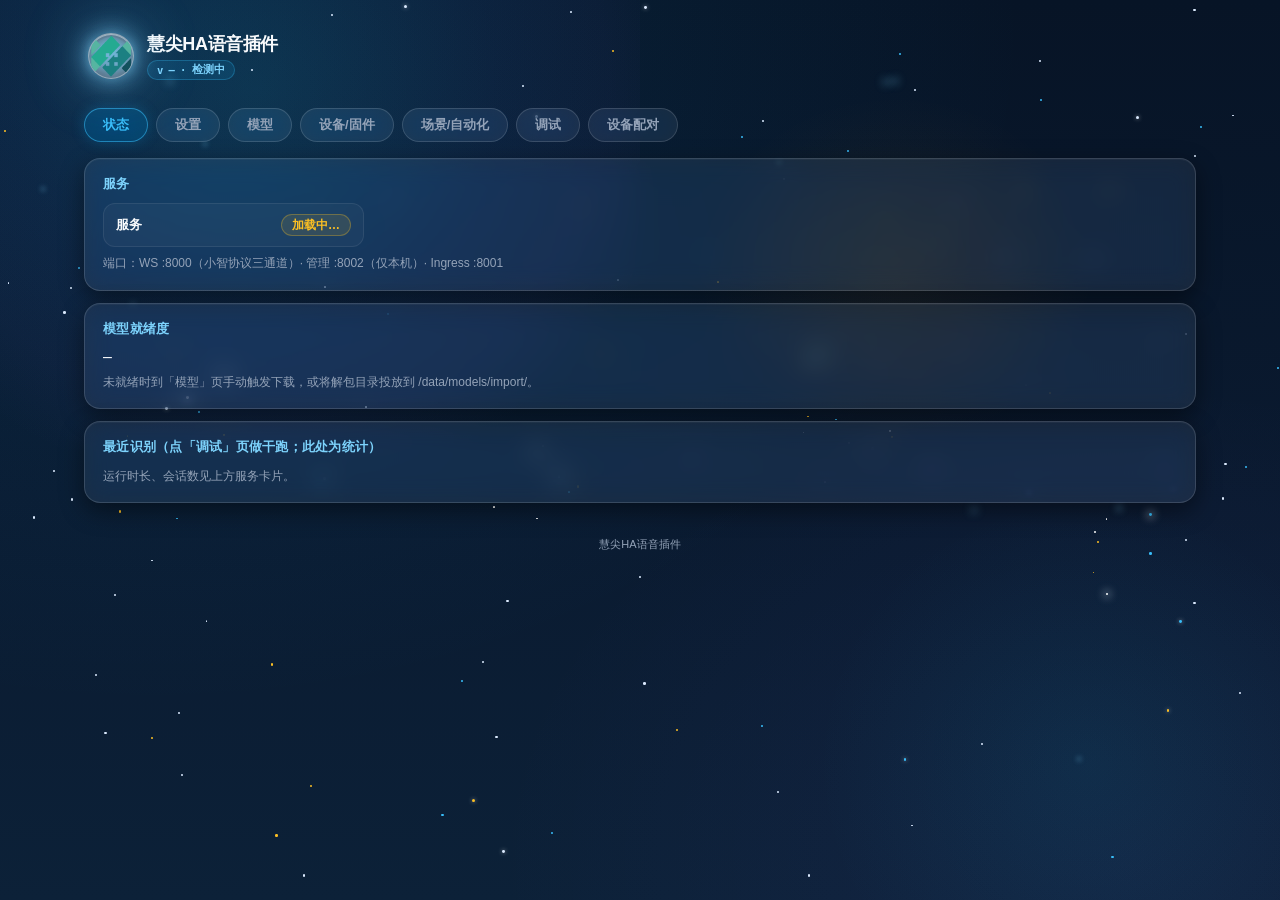
==== commit 58815aba: "v1.1.30: 第三轮审计修复批——P0 锁方向/链歧义闸/清单锚点/折算口径/写端点令牌 等 12 条 外部第三轮独立审计 A 段 12 条逐条自核复现后收口（B 段故意设计未动；C 段证据不足未" ====
--- a/huijian_voice/www/index.html
+++ b/huijian_voice/www/index.html
@@ -16,8 +16,8 @@
      v1.0.42 的 #1d1750「过紫」与更早 #030712「过黑」均已作废，勿回潮 -->
 <meta name="theme-color" content="#071426">
 <title>慧尖HA语音插件</title>
-<link rel="stylesheet" href="css/huijian.css?v=1.1.29">
-<link rel="stylesheet" href="css/voice.css?v=1.1.29">
+<link rel="stylesheet" href="css/huijian.css?v=1.1.30">
+<link rel="stylesheet" href="css/voice.css?v=1.1.30">
 </head>
 <body>
 <!-- 「星辰大海」背景层（与网关加载项同一设计标准/同一固定种子＝同一片天）：
@@ -315,7 +315,7 @@
 
 <script>
 "use strict";
-const CURRENT_VERSION = "1.1.29";           // 与 config.yaml 一致（钉桩测试）；?v= cache-bust 与本行同步 bump
+const CURRENT_VERSION = "1.1.30";           // 与 config.yaml 一致（钉桩测试）；?v= cache-bust 与本行同步 bump
 // 音色表 = kokoro-multi-lang-v1_1 官方 103 sid 全表（k2-fsa docs sid 表实证；
 // 标注=对用户上传试听样本的 CAM++ 声纹溯源榜：v1_1 不含晓晓/云扬，
 // sid18=zf_026 女声最似晓晓(0.454 全场最近)，sid81=zm_055 最似云扬）
@@ -957,6 +957,11 @@
       out += "快速通道未命中。\n";
       if (c.query_answer) out += `本地查询作答：${c.query_answer}\n`;
       out += c.llm_enabled ? "→ 将交 LLM 兜底（已启用）\n" : `→ 将播固定兜底：${c.final||""}\n`;
+    if (c.compound) out += c.blocked
+      ? `复合链被闸拦下（真实裁决）：${c.blocked}
+`
+      : "该句会走复合链：按逐腿执行（参数/轨迹见上）
+";
     }
     if (r.executed) out += `\n【真执行】${r.executed.ok?"成功":"失败"}（走 ${r.executed.source}）：${r.executed.speech}` + (r.executed.trace?.length ? `\n执行轨迹：\n  ${r.executed.trace.join("\n  ")}` : "");
     $("#dbgOut").textContent = out;
@@ -1095,6 +1100,6 @@
   try { await post("/api/token/regenerate",{}); toast("已重置"); loadEndpoints(); } catch(e){ toast(e.message); }
 };
 </script>
-<script src="js/starsky.js?v=1.1.29"></script>
+<script src="js/starsky.js?v=1.1.30"></script>
 </body>
 </html>
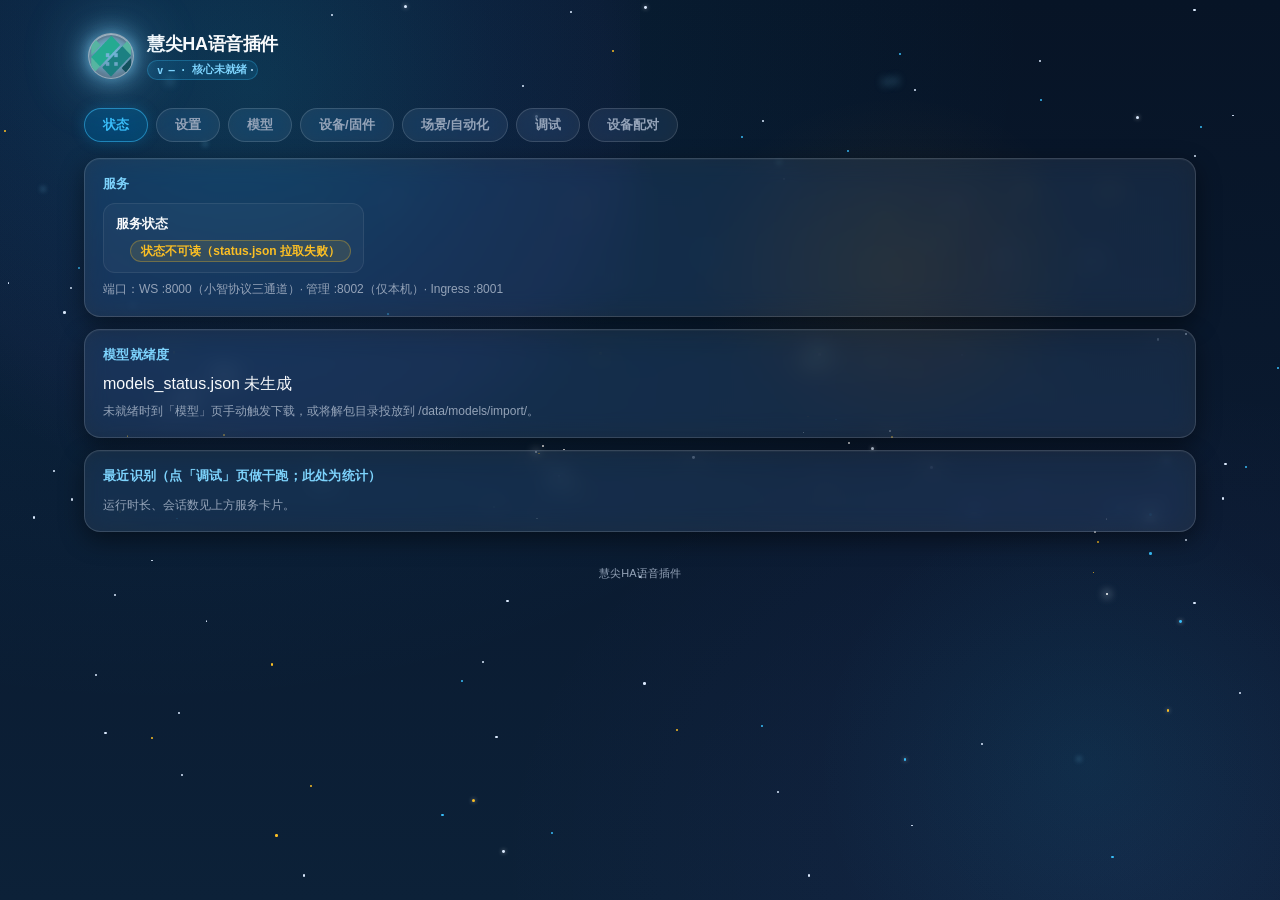
==== commit 805c9e6e: "v1.1.31: 第四轮审计修复批——P0 窗控方向/链首腿/换嗓不断播/逐台真值 等 14 条 + 面板 JS 语法事故 第四轮全仓逐行审计（六路深读 + 逐条自复现）修复批，其中含一起 v1.1." ====
--- a/huijian_voice/www/index.html
+++ b/huijian_voice/www/index.html
@@ -16,8 +16,8 @@
      v1.0.42 的 #1d1750「过紫」与更早 #030712「过黑」均已作废，勿回潮 -->
 <meta name="theme-color" content="#071426">
 <title>慧尖HA语音插件</title>
-<link rel="stylesheet" href="css/huijian.css?v=1.1.30">
-<link rel="stylesheet" href="css/voice.css?v=1.1.30">
+<link rel="stylesheet" href="css/huijian.css?v=1.1.31">
+<link rel="stylesheet" href="css/voice.css?v=1.1.31">
 </head>
 <body>
 <!-- 「星辰大海」背景层（与网关加载项同一设计标准/同一固定种子＝同一片天）：
@@ -315,7 +315,7 @@
 
 <script>
 "use strict";
-const CURRENT_VERSION = "1.1.30";           // 与 config.yaml 一致（钉桩测试）；?v= cache-bust 与本行同步 bump
+const CURRENT_VERSION = "1.1.31";           // 与 config.yaml 一致（钉桩测试）；?v= cache-bust 与本行同步 bump
 // 音色表 = kokoro-multi-lang-v1_1 官方 103 sid 全表（k2-fsa docs sid 表实证；
 // 标注=对用户上传试听样本的 CAM++ 声纹溯源榜：v1_1 不含晓晓/云扬，
 // sid18=zf_026 女声最似晓晓(0.454 全场最近)，sid81=zm_055 最似云扬）
@@ -958,10 +958,8 @@
       if (c.query_answer) out += `本地查询作答：${c.query_answer}\n`;
       out += c.llm_enabled ? "→ 将交 LLM 兜底（已启用）\n" : `→ 将播固定兜底：${c.final||""}\n`;
     if (c.compound) out += c.blocked
-      ? `复合链被闸拦下（真实裁决）：${c.blocked}
-`
-      : "该句会走复合链：按逐腿执行（参数/轨迹见上）
-";
+      ? `复合链被闸拦下（真实裁决）：${c.blocked}\n`
+      : "该句会走复合链：按逐腿执行（参数/轨迹见上）\n";
     }
     if (r.executed) out += `\n【真执行】${r.executed.ok?"成功":"失败"}（走 ${r.executed.source}）：${r.executed.speech}` + (r.executed.trace?.length ? `\n执行轨迹：\n  ${r.executed.trace.join("\n  ")}` : "");
     $("#dbgOut").textContent = out;
@@ -1100,6 +1098,6 @@
   try { await post("/api/token/regenerate",{}); toast("已重置"); loadEndpoints(); } catch(e){ toast(e.message); }
 };
 </script>
-<script src="js/starsky.js?v=1.1.30"></script>
+<script src="js/starsky.js?v=1.1.31"></script>
 </body>
 </html>
